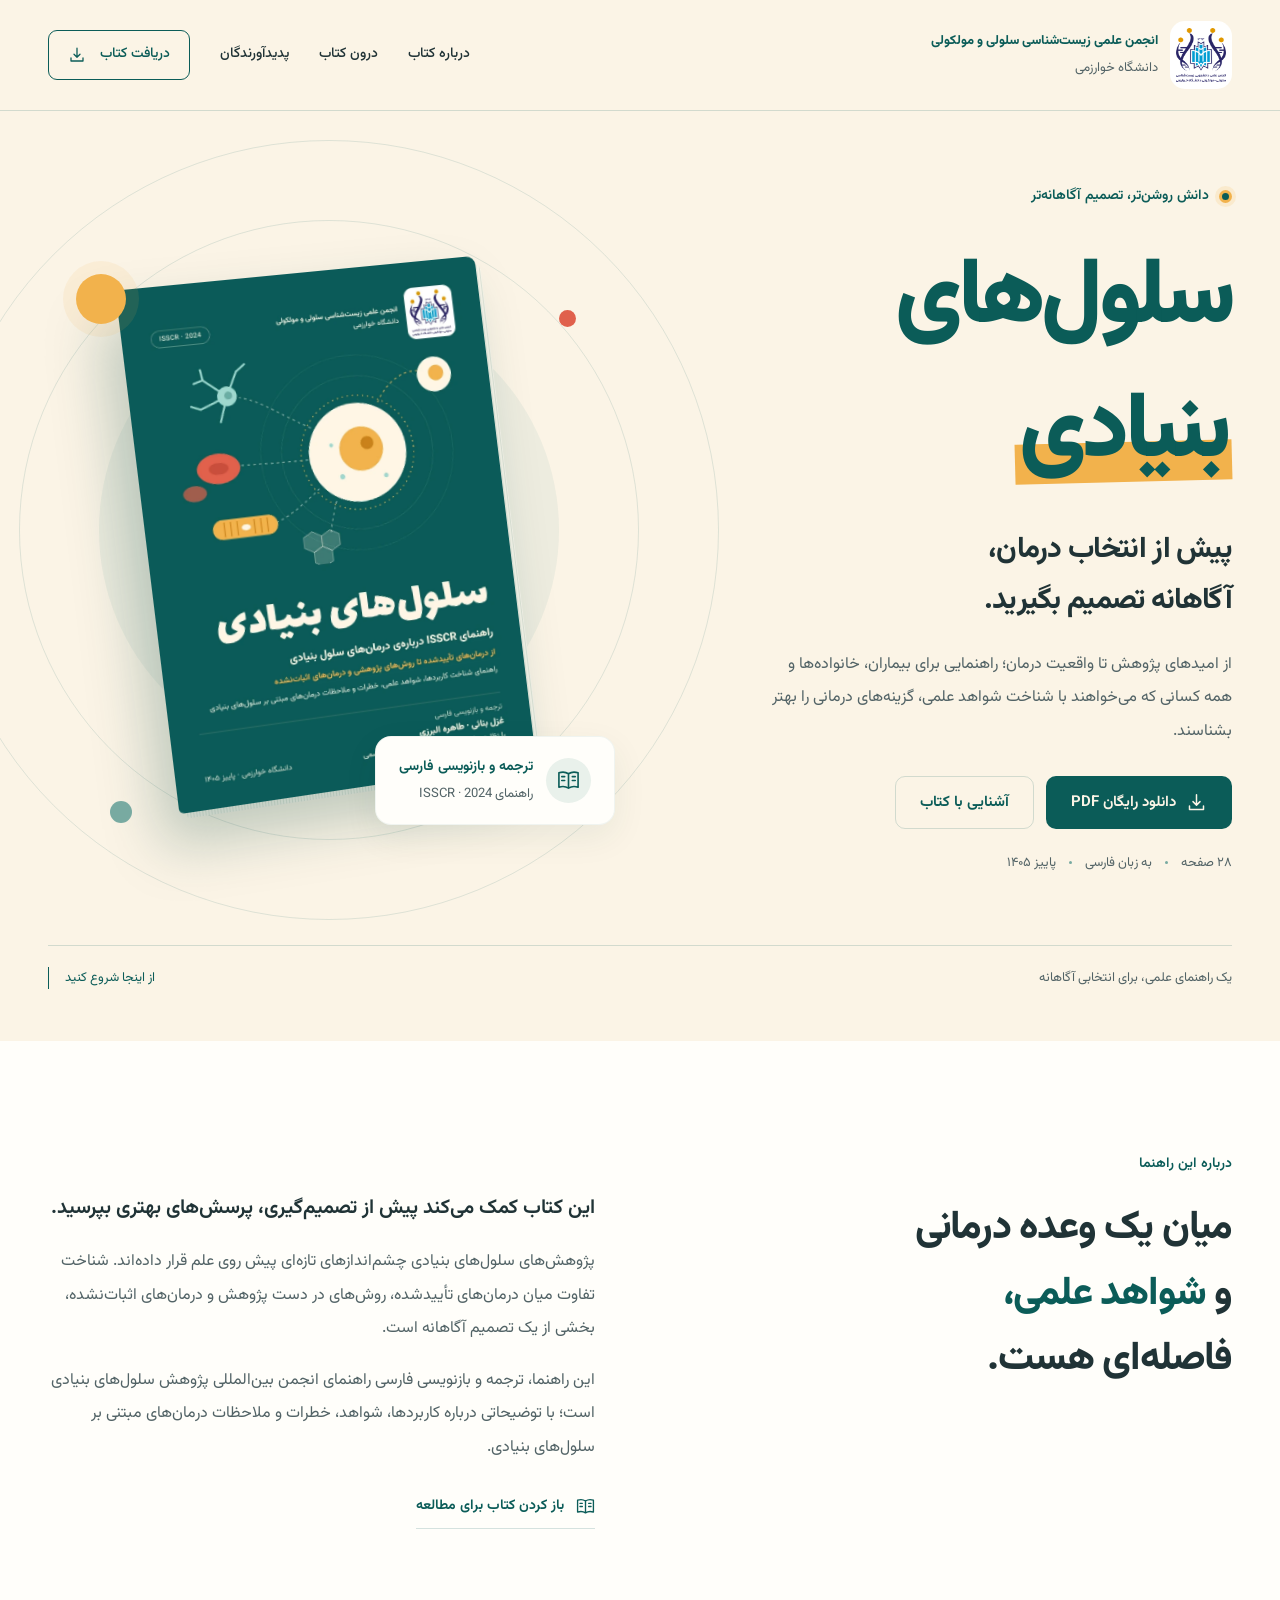
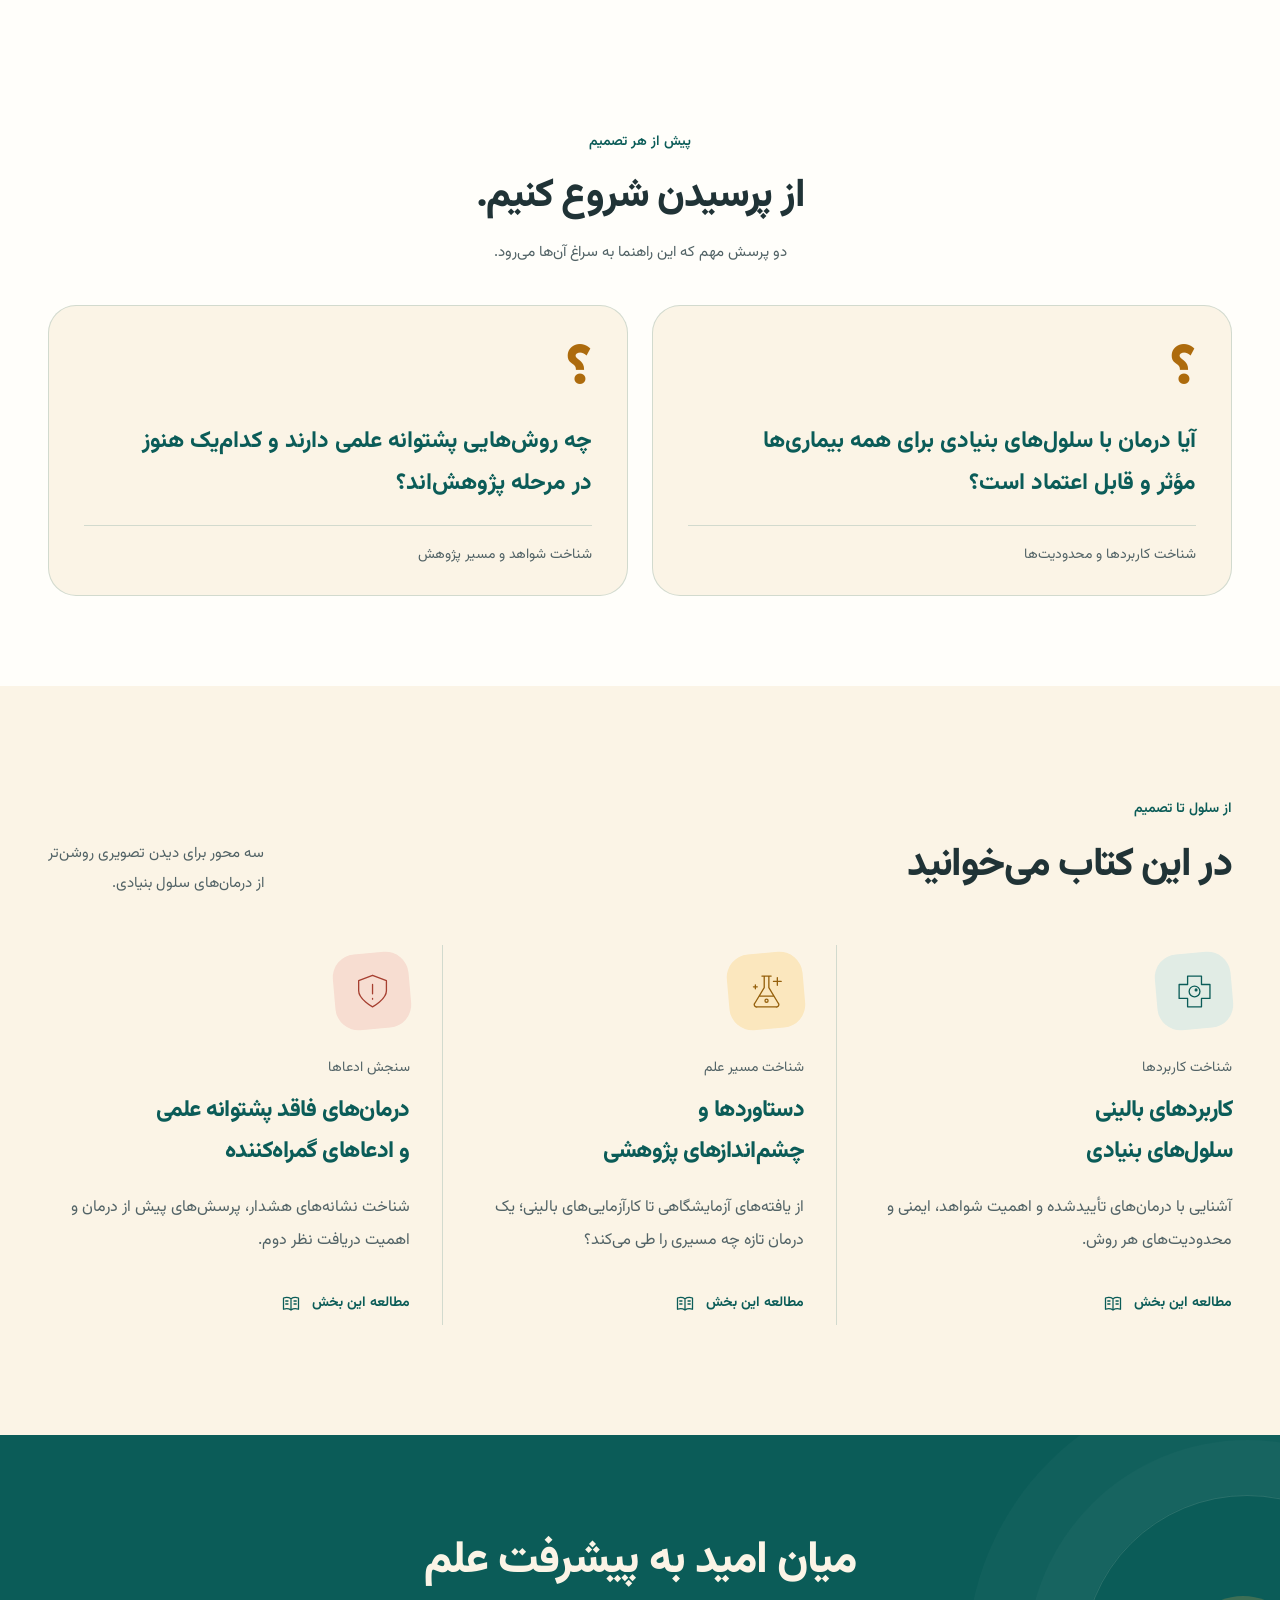
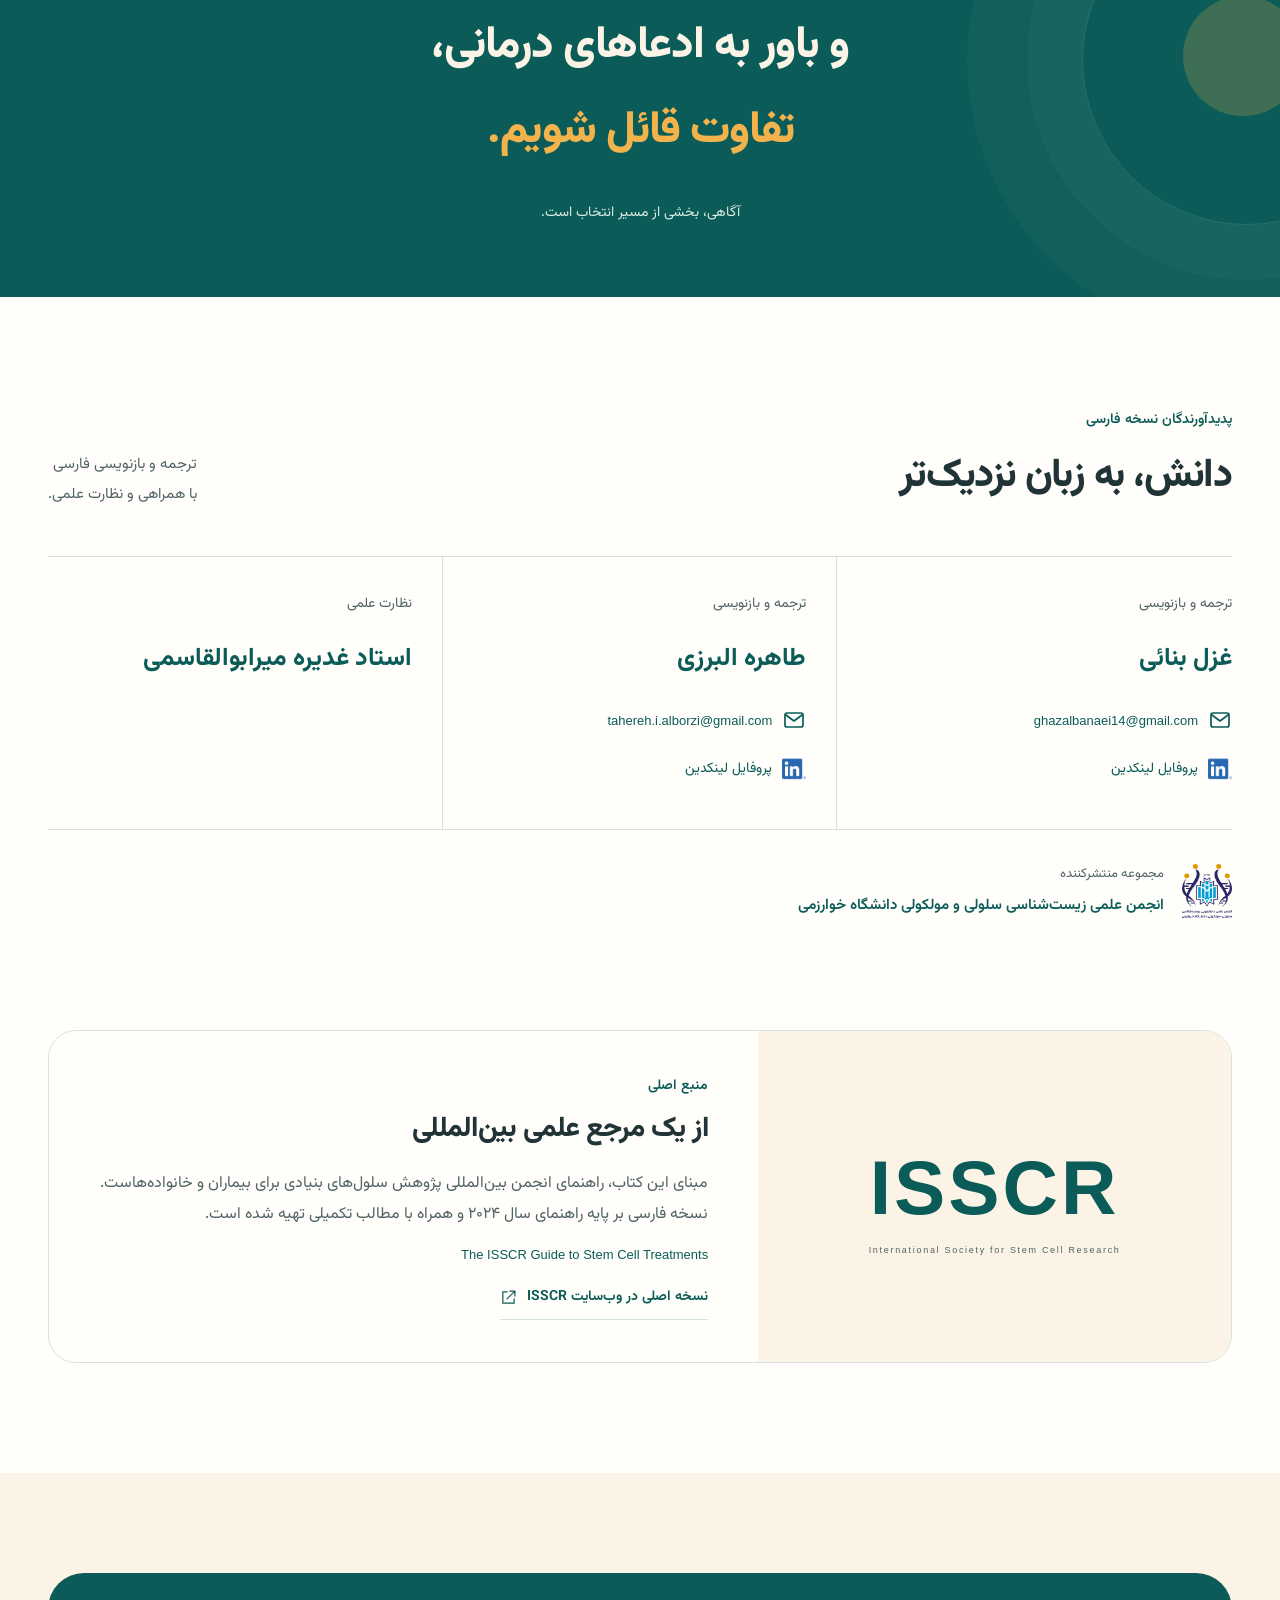
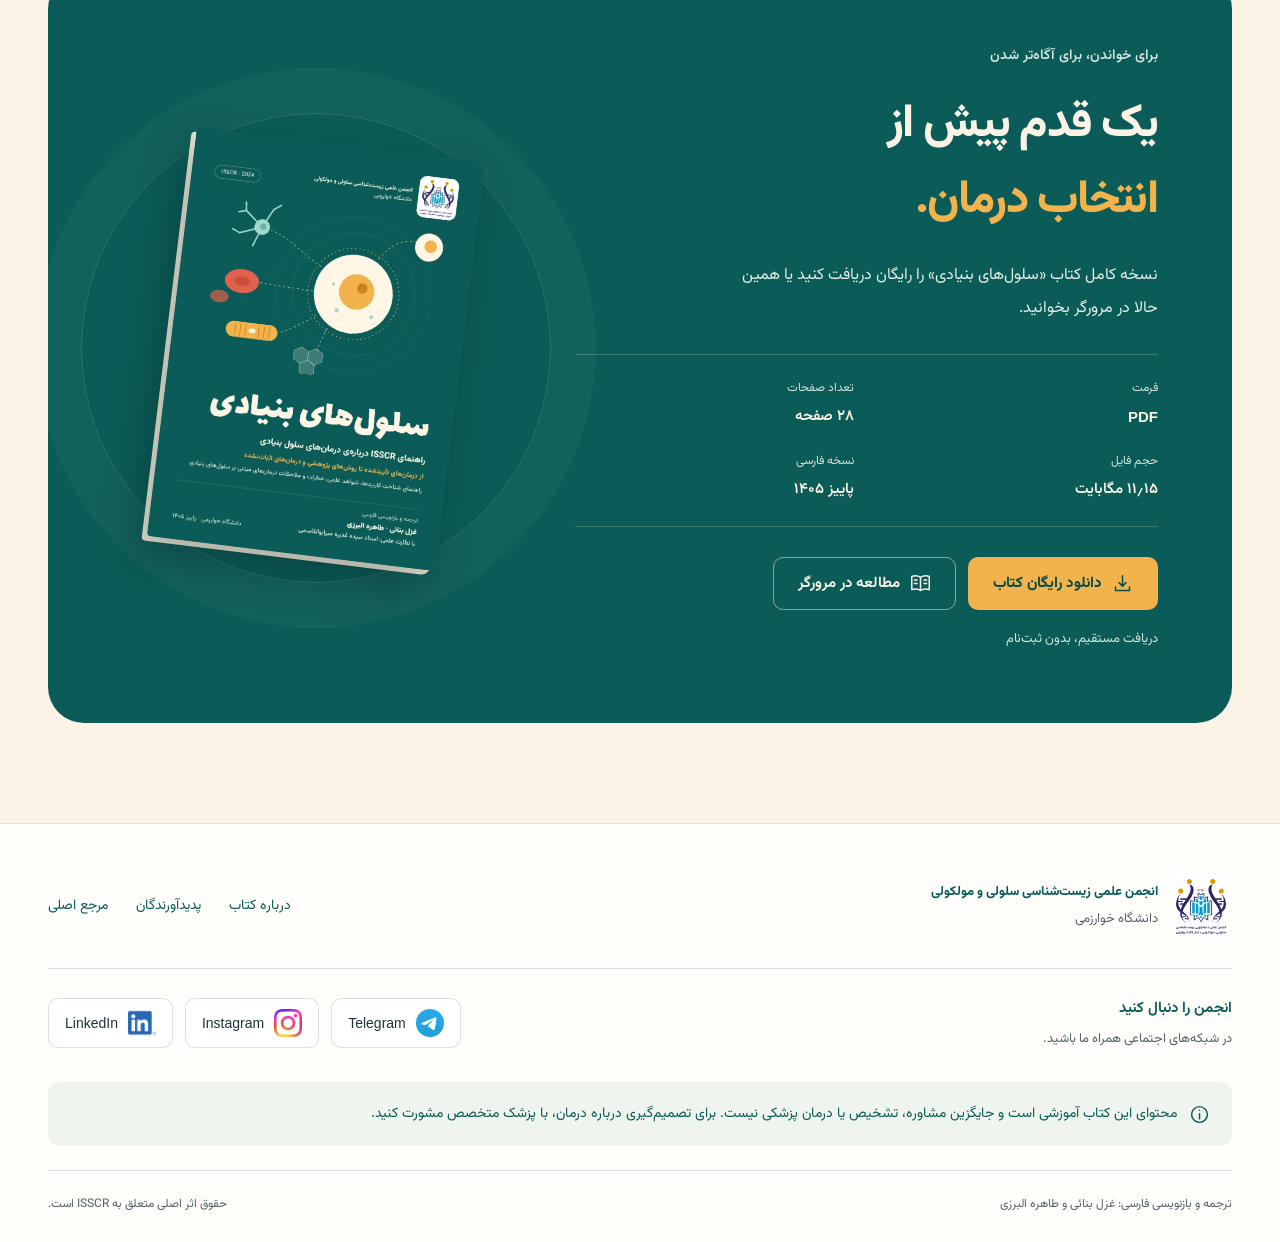
==== index.html @ 389210f1 "Initial website and ebook release" ====
<!doctype html>
<html lang="fa" dir="rtl">
<head>
  <meta charset="utf-8">
  <meta name="viewport" content="width=device-width, initial-scale=1">
  <title>سلول‌های بنیادی | پیش از انتخاب درمان، آگاهانه تصمیم بگیرید</title>
  <meta name="description" content="دریافت رایگان کتاب سلول‌های بنیادی؛ ترجمه و بازنویسی فارسی راهنمای ISSCR توسط غزل بنائی و طاهره البرزی، با نظارت علمی استاد غدیره میرابوالقاسمی. دانشگاه خوارزمی، پاییز ۱۴۰۵.">
  <meta name="theme-color" content="#0B5C58">
  <meta name="robots" content="noindex, nofollow">
  <meta property="og:type" content="website">
  <meta property="og:locale" content="fa_IR">
  <meta property="og:title" content="سلول‌های بنیادی | یک راهنما برای تصمیم آگاهانه">
  <meta property="og:description" content="پیش از انتخاب درمان، آگاهانه تصمیم بگیرید. دریافت رایگان ترجمه و بازنویسی فارسی راهنمای ISSCR؛ ۲۸ صفحه، پاییز ۱۴۰۵.">
  <meta property="og:image" content="assets/images/social-card.png">
  <meta property="og:image:alt" content="کتاب سلول‌های بنیادی؛ پیش از انتخاب درمان، آگاهانه تصمیم بگیرید">
  <meta property="og:image:width" content="1200">
  <meta property="og:image:height" content="630">
  <meta name="twitter:card" content="summary_large_image">
  <meta name="twitter:title" content="سلول‌های بنیادی | راهنمای فارسی ISSCR">
  <meta name="twitter:description" content="پیش از انتخاب درمان، آگاهانه تصمیم بگیرید. کتاب فارسی رایگان، پاییز ۱۴۰۵.">
  <meta name="twitter:image" content="assets/images/social-card.png">
  <link rel="icon" href="assets/icons/favicon.svg" type="image/svg+xml">
  <link rel="icon" href="assets/icons/favicon-32.png" type="image/png" sizes="32x32">
  <link rel="apple-touch-icon" href="assets/icons/apple-touch-icon.png">
  <link rel="preload" href="assets/fonts/Vazirmatn-variable.woff2" as="font" type="font/woff2" crossorigin>
  <link rel="stylesheet" href="css/styles.css">
  <script src="js/main.js" defer></script>
</head>
<body>
  <a class="skip-link" href="#main">رفتن به محتوای اصلی</a>
  <header class="site-header">
    <div class="container header-inner">
      <a class="brand" href="index.html" aria-label="صفحه اصلی کتاب سلول‌های بنیادی">
        <span class="brand-mark"><img src="assets/logos/association-mark.png" width="57" height="62" alt="نشان انجمن علمی زیست‌شناسی سلولی و مولکولی"></span>
        <span class="brand-text"><strong>انجمن علمی زیست‌شناسی سلولی و مولکولی</strong><span>دانشگاه خوارزمی</span></span>
      </a>
      <button class="menu-toggle" type="button" aria-expanded="false" aria-controls="main-nav" hidden><span class="menu-lines" aria-hidden="true"></span><span class="sr-only">فهرست راهبری</span></button>
      <nav class="main-nav" id="main-nav" aria-label="راهبری اصلی">
        <a href="#about">درباره کتاب</a>
        <a href="#inside">درون کتاب</a>
        <a href="#contributors">پدیدآورندگان</a>
        <a class="header-download" href="#download">دریافت کتاب <svg aria-hidden="true"><use href="assets/icons/sprite.svg#download"/></svg></a>
      </nav>
    </div>
  </header>

  <main id="main">
    <section class="hero" aria-labelledby="book-title">
      <div class="container hero-grid">
        <div class="hero-copy">
          <span class="eyebrow"><span class="small-cell" aria-hidden="true"></span>دانش روشن‌تر، تصمیم آگاهانه‌تر</span>
          <h1 id="book-title">سلول‌های<br> <span class="title-highlight">بنیادی</span></h1>
          <p class="hero-subtitle">پیش از انتخاب درمان،<br> آگاهانه تصمیم بگیرید.</p>
          <p class="hero-description">از امیدهای پژوهش تا واقعیت درمان؛ راهنمایی برای بیماران، خانواده‌ها و همه کسانی که می‌خواهند با شناخت شواهد علمی، گزینه‌های درمانی را بهتر بشناسند.</p>
          <div class="hero-actions">
            <a class="button button-primary" href="downloads/book.pdf" download="stem-cells-fa.pdf"><svg aria-hidden="true"><use href="assets/icons/sprite.svg#download"/></svg>دانلود رایگان PDF</a>
            <a class="button button-outline" href="#about">آشنایی با کتاب</a>
          </div>
          <p class="hero-meta"><span>۲۸ صفحه</span><span>به زبان فارسی</span><span>پاییز ۱۴۰۵</span></p>
        </div>
        <div class="hero-art">
          <div class="orbit orbit-one" aria-hidden="true"></div>
          <div class="orbit orbit-two" aria-hidden="true"></div>
          <span class="floating-cell cell-yellow" aria-hidden="true"></span>
          <span class="floating-cell cell-coral" aria-hidden="true"></span>
          <span class="floating-cell cell-sage" aria-hidden="true"></span>
          <div class="book-scene">
            <div class="book-object"><img class="hero-cover" src="assets/images/book-cover.webp" alt="جلد واقعی کتاب سلول‌های بنیادی؛ ترجمه و بازنویسی غزل بنائی و طاهره البرزی" width="839" height="1191" fetchpriority="high"></div>
          </div>
          <div class="reference-badge"><span class="badge-symbol" aria-hidden="true"><svg><use href="assets/icons/sprite.svg#book"/></svg></span><span><strong>ترجمه و بازنویسی فارسی</strong><span>راهنمای <bdi lang="en">ISSCR · 2024</bdi></span></span></div>
        </div>
      </div>
      <div class="container hero-bottom"><span>یک راهنمای علمی، برای انتخابی آگاهانه</span><a href="#about">از اینجا شروع کنید <span class="scroll-line" aria-hidden="true"></span></a></div>
    </section>

    <section class="section about-section" id="about" aria-labelledby="about-title">
      <div class="container about-grid">
        <div class="section-heading"><span class="eyebrow">درباره این راهنما</span><h2 id="about-title">میان یک وعده درمانی<br> و <span class="text-teal">شواهد علمی،</span><br> فاصله‌ای هست.</h2></div>
        <div class="about-copy"><p class="lead">این کتاب کمک می‌کند پیش از تصمیم‌گیری، پرسش‌های بهتری بپرسید.</p><p>پژوهش‌های سلول‌های بنیادی چشم‌اندازهای تازه‌ای پیش روی علم قرار داده‌اند. شناخت تفاوت میان درمان‌های تأییدشده، روش‌های در دست پژوهش و درمان‌های اثبات‌نشده، بخشی از یک تصمیم آگاهانه است.</p><p>این راهنما، ترجمه و بازنویسی فارسی راهنمای انجمن بین‌المللی پژوهش سلول‌های بنیادی است؛ با توضیحاتی درباره کاربردها، شواهد، خطرات و ملاحظات درمان‌های مبتنی بر سلول‌های بنیادی.</p><a class="text-link" href="read.html"><svg aria-hidden="true"><use href="assets/icons/sprite.svg#book"/></svg>باز کردن کتاب برای مطالعه</a></div>
      </div>
    </section>

    <section class="questions-section section" aria-labelledby="questions-title">
      <div class="container"><div class="questions-top"><span class="eyebrow">پیش از هر تصمیم</span><h2 id="questions-title">از پرسیدن شروع کنیم.</h2><p>دو پرسش مهم که این راهنما به سراغ آن‌ها می‌رود.</p></div>
        <div class="question-grid">
          <article class="question"><span class="question-mark" aria-hidden="true">؟</span><h3>آیا درمان با سلول‌های بنیادی برای همه بیماری‌ها مؤثر و قابل اعتماد است؟</h3><span class="question-tag">شناخت کاربردها و محدودیت‌ها</span></article>
          <article class="question"><span class="question-mark" aria-hidden="true">؟</span><h3>چه روش‌هایی پشتوانه علمی دارند و کدام‌یک هنوز در مرحله پژوهش‌اند؟</h3><span class="question-tag">شناخت شواهد و مسیر پژوهش</span></article>
        </div>
      </div>
    </section>

    <section class="section inside-section" id="inside" aria-labelledby="inside-title">
      <div class="container">
        <div class="section-top"><div><span class="eyebrow">از سلول تا تصمیم</span><h2 id="inside-title">در این کتاب می‌خوانید</h2></div><p>سه محور برای دیدن تصویری روشن‌تر<br> از درمان‌های سلول بنیادی.</p></div>
        <div class="topic-grid">
          <article class="topic"><span class="topic-icon icon-teal"><svg aria-hidden="true"><use href="assets/icons/sprite.svg#clinical"/></svg></span><span class="topic-label">شناخت کاربردها</span><h3>کاربردهای بالینی<br> سلول‌های بنیادی</h3><p>آشنایی با درمان‌های تأییدشده و اهمیت شواهد، ایمنی و محدودیت‌های هر روش.</p><a href="read.html#page=12">مطالعه این بخش <svg aria-hidden="true"><use href="assets/icons/sprite.svg#book"/></svg></a></article>
          <article class="topic"><span class="topic-icon icon-yellow"><svg aria-hidden="true"><use href="assets/icons/sprite.svg#research"/></svg></span><span class="topic-label">شناخت مسیر علم</span><h3>دستاوردها و<br> چشم‌اندازهای پژوهشی</h3><p>از یافته‌های آزمایشگاهی تا کارآزمایی‌های بالینی؛ یک درمان تازه چه مسیری را طی می‌کند؟</p><a href="read.html#page=16">مطالعه این بخش <svg aria-hidden="true"><use href="assets/icons/sprite.svg#book"/></svg></a></article>
          <article class="topic"><span class="topic-icon icon-coral"><svg aria-hidden="true"><use href="assets/icons/sprite.svg#shield"/></svg></span><span class="topic-label">سنجش ادعاها</span><h3>درمان‌های فاقد پشتوانه علمی<br> و ادعاهای گمراه‌کننده</h3><p>شناخت نشانه‌های هشدار، پرسش‌های پیش از درمان و اهمیت دریافت نظر دوم.</p><a href="read.html#page=23">مطالعه این بخش <svg aria-hidden="true"><use href="assets/icons/sprite.svg#book"/></svg></a></article>
        </div>
      </div>
    </section>

    <section class="quote-section" aria-label="پیام اصلی کتاب"><div class="container quote-inner"><div class="quote-cell" aria-hidden="true"><span></span></div><blockquote>میان امید به پیشرفت علم<br> و باور به ادعاهای درمانی،<br> <em>تفاوت قائل شویم.</em></blockquote><span class="quote-caption">آگاهی، بخشی از مسیر انتخاب است.</span></div></section>

    <section class="section contributors-section" id="contributors" aria-labelledby="contributors-title">
      <div class="container"><div class="section-top"><div><span class="eyebrow">پدیدآورندگان نسخه فارسی</span><h2 id="contributors-title">دانش، به زبان نزدیک‌تر</h2></div><p>ترجمه و بازنویسی فارسی<br> با همراهی و نظارت علمی.</p></div>
        <div class="contributors-grid">
          <article class="contributor-block translator" aria-labelledby="ghazal-name">
            <span class="role-label">ترجمه و بازنویسی</span><h3 id="ghazal-name">غزل بنائی</h3>
            <ul class="person-contact" aria-label="راه‌های ارتباطی غزل بنائی">
              <li><a class="contact-link" href="mailto:ghazalbanaei14@gmail.com" aria-label="ایمیل غزل بنائی: ghazalbanaei14@gmail.com"><svg aria-hidden="true"><use href="assets/icons/sprite.svg#email"/></svg><bdi lang="en" dir="ltr">ghazalbanaei14@gmail.com</bdi></a></li>
              <li><a class="contact-link" href="https://www.linkedin.com/in/ghazal-banaei" target="_blank" rel="noopener noreferrer" aria-label="پروفایل لینکدین غزل بنائی (در برگه جدید)"><img src="assets/icons/socials/linkedin.png" alt="" width="24" height="24" loading="lazy"><span>پروفایل لینکدین</span><span class="sr-only"> (در برگه جدید)</span></a></li>
            </ul>
          </article>
          <article class="contributor-block translator" aria-labelledby="tahereh-name">
            <span class="role-label">ترجمه و بازنویسی</span><h3 id="tahereh-name">طاهره البرزی</h3>
            <ul class="person-contact" aria-label="راه‌های ارتباطی طاهره البرزی">
              <li><a class="contact-link" href="mailto:tahereh.i.alborzi@gmail.com" aria-label="ایمیل طاهره البرزی: tahereh.i.alborzi@gmail.com"><svg aria-hidden="true"><use href="assets/icons/sprite.svg#email"/></svg><bdi lang="en" dir="ltr">tahereh.i.alborzi@gmail.com</bdi></a></li>
              <li><a class="contact-link" href="https://www.linkedin.com/in/tahereh-alborzi" target="_blank" rel="noopener noreferrer" aria-label="پروفایل لینکدین طاهره البرزی (در برگه جدید)"><img src="assets/icons/socials/linkedin.png" alt="" width="24" height="24" loading="lazy"><span>پروفایل لینکدین</span><span class="sr-only"> (در برگه جدید)</span></a></li>
            </ul>
          </article>
          <div class="contributor-block supervisor"><span class="role-label">نظارت علمی</span><h3>استاد غدیره میرابوالقاسمی</h3></div>
        </div>
        <div class="publisher-line"><img src="assets/logos/association-mark.png" width="50" height="55" alt="" loading="lazy"><p><span>مجموعه منتشرکننده</span><strong>انجمن علمی زیست‌شناسی سلولی و مولکولی دانشگاه خوارزمی</strong></p></div>
      </div>
    </section>

    <section class="section reference-section" id="reference" aria-labelledby="reference-title"><div class="container reference-panel"><div class="reference-wordmark" aria-hidden="true"><span>ISSCR</span><span lang="en" dir="ltr">International Society for Stem Cell Research</span></div><div class="reference-copy"><span class="eyebrow">منبع اصلی</span><h2 id="reference-title">از یک مرجع علمی بین‌المللی</h2><p>مبنای این کتاب، راهنمای انجمن بین‌المللی پژوهش سلول‌های بنیادی برای بیماران و خانواده‌هاست. نسخه فارسی بر پایه راهنمای سال ۲۰۲۴ و همراه با مطالب تکمیلی تهیه شده است.</p><p class="reference-english" lang="en" dir="ltr">The ISSCR Guide to Stem Cell Treatments</p><a class="text-link" href="https://www.isscr.org/resources/patient-guide" target="_blank" rel="noopener noreferrer">نسخه اصلی در وب‌سایت ISSCR <svg aria-hidden="true"><use href="assets/icons/sprite.svg#external"/></svg><span class="sr-only">(در برگه جدید)</span></a></div></div></section>

    <section class="section download-section" id="download" aria-labelledby="download-title"><div class="container download-panel"><div class="download-copy"><span class="eyebrow">برای خواندن، برای آگاه‌تر شدن</span><h2 id="download-title">یک قدم پیش از<br> <span>انتخاب درمان.</span></h2><p>نسخه کامل کتاب «سلول‌های بنیادی» را رایگان دریافت کنید یا همین حالا در مرورگر بخوانید.</p><dl class="file-details"><div><dt>فرمت</dt><dd lang="en">PDF</dd></div><div><dt>تعداد صفحات</dt><dd>۲۸ صفحه</dd></div><div><dt>حجم فایل</dt><dd><abbr title="۱۱٬۱۵۲٬۹۹۵ بایت؛ مگابایت بر پایه ۱٬۰۰۰٬۰۰۰ بایت">۱۱٫۱۵ مگابایت</abbr></dd></div><div><dt>نسخه فارسی</dt><dd>پاییز ۱۴۰۵</dd></div></dl><div class="download-actions"><a class="button button-yellow" href="downloads/book.pdf" download="stem-cells-fa.pdf"><svg aria-hidden="true"><use href="assets/icons/sprite.svg#download"/></svg>دانلود رایگان کتاب</a><a class="button button-light-outline" href="read.html"><svg aria-hidden="true"><use href="assets/icons/sprite.svg#book"/></svg>مطالعه در مرورگر</a></div><p class="download-note">دریافت مستقیم، بدون ثبت‌نام</p></div><div class="download-book"><img src="assets/images/book-cover.webp" alt="جلد کتاب سلول‌های بنیادی، نسخه فارسی پاییز ۱۴۰۵" width="839" height="1191" loading="lazy"><span class="download-book-ring" aria-hidden="true"></span></div></div></section>
  </main>

  <footer class="site-footer"><div class="container">
    <div class="footer-top"><a class="brand" href="index.html"><span class="brand-mark"><img src="assets/logos/association-mark.png" width="50" height="55" alt="نشان انجمن علمی"></span><span class="brand-text"><strong>انجمن علمی زیست‌شناسی سلولی و مولکولی</strong><span>دانشگاه خوارزمی</span></span></a><nav class="footer-nav" aria-label="پیوندهای پابرگ"><a href="#about">درباره کتاب</a><a href="#contributors">پدیدآورندگان</a><a href="#reference">مرجع اصلی</a></nav></div>
    <div class="footer-socials"><div class="social-label"><strong>انجمن را دنبال کنید</strong><span>در شبکه‌های اجتماعی همراه ما باشید.</span></div>
      <nav class="social-links" aria-label="شبکه‌های اجتماعی انجمن علمی">
        <a class="social-link" href="https://t.me/cellandmolecularbiology" target="_blank" rel="noopener noreferrer" aria-label="کانال تلگرام انجمن (در برگه جدید)"><img src="assets/icons/socials/telegram.svg" alt="" width="28" height="28" loading="lazy"><span lang="en" dir="ltr">Telegram</span><span class="sr-only"> (در برگه جدید)</span></a>
        <a class="social-link" href="https://www.instagram.com/cellandmolecularbiology/" target="_blank" rel="noopener noreferrer" aria-label="صفحه اینستاگرام انجمن (در برگه جدید)"><img src="assets/icons/socials/instagram.png" alt="" width="28" height="28" loading="lazy"><span lang="en" dir="ltr">Instagram</span><span class="sr-only"> (در برگه جدید)</span></a>
        <a class="social-link" href="https://www.linkedin.com/company/kharazmi-university-cell-molecular-biology-association" target="_blank" rel="noopener noreferrer" aria-label="صفحه لینکدین انجمن (در برگه جدید)"><img src="assets/icons/socials/linkedin.png" alt="" width="28" height="28" loading="lazy"><span lang="en" dir="ltr">LinkedIn</span><span class="sr-only"> (در برگه جدید)</span></a>
      </nav>
    </div>
    <div class="medical-note"><svg aria-hidden="true"><use href="assets/icons/sprite.svg#info"/></svg><p>محتوای این کتاب آموزشی است و جایگزین مشاوره، تشخیص یا درمان پزشکی نیست. برای تصمیم‌گیری درباره درمان، با پزشک متخصص مشورت کنید.</p></div>
    <div class="footer-bottom"><p>ترجمه و بازنویسی فارسی: غزل بنائی و طاهره البرزی</p><p>حقوق اثر اصلی متعلق به <bdi lang="en">ISSCR</bdi> است.</p></div>
  </div></footer>
</body>
</html>
---- css/styles.css ----
@font-face{font-family:Vazirmatn;src:url('../assets/fonts/Vazirmatn-variable.woff2') format('woff2');font-weight:100 900;font-style:normal;font-display:swap}
:root{--teal:#0b5c58;--teal-dark:#084d49;--cream:#fbf4e6;--yellow:#f2b24c;--coral:#e0604c;--sage:#78aaa1;--ink:#203336;--muted:#526366;--line:rgba(11,92,88,.17);--white:#fffefa;--font:Vazirmatn,Tahoma,Arial,sans-serif;--radius:28px}
*,*::before,*::after{box-sizing:border-box}
html{scroll-behavior:smooth;scroll-padding-top:110px}
body{margin:0;background:var(--cream);color:var(--ink);font-family:var(--font);font-size:16px;line-height:1.95;text-rendering:optimizeLegibility;-webkit-font-smoothing:antialiased}
body,h1,h2,h3,p,figure,blockquote,dl,dd{margin:0}
a{color:inherit;text-decoration:none;text-underline-offset:5px}
button{font:inherit;color:inherit}
button,a{-webkit-tap-highlight-color:transparent}
button:not(:disabled),a{touch-action:manipulation}
img{display:block;max-width:100%;height:auto}
svg{display:inline-block;width:24px;height:24px;flex-shrink:0;vertical-align:middle;fill:none;stroke:currentColor;stroke-width:1.7;stroke-linecap:round;stroke-linejoin:round}
::selection{background:var(--yellow);color:var(--teal-dark)}
:focus-visible{outline:3px solid #bc5c20;outline-offset:6px;border-radius:4px}
[hidden]{display:none!important}
.sr-only{position:absolute;width:1px;height:1px;padding:0;margin:-1px;overflow:hidden;clip:rect(0,0,0,0);white-space:nowrap;border:0}
.skip-link{position:fixed;inset-block-start:10px;inset-inline-start:20px;z-index:100;background:var(--teal);color:#fff;padding:10px 20px;border-radius:10px;transform:translateY(-150%)}
.skip-link:focus{transform:translateY(0)}
.container{width:min(1200px,calc(100% - 96px));margin-inline:auto}
.section{padding-block:110px}
.eyebrow{display:block;font-size:14px;font-weight:600;letter-spacing:0;color:var(--teal);margin-block-end:18px}
h1,h2,h3{font-weight:800}
h2{font-size:clamp(28px,3.1vw,42px);line-height:1.65;letter-spacing:-1.2px}
h3{line-height:1.85}
p{overflow-wrap:break-word}
.text-teal{color:var(--teal)}
.site-header{position:relative;z-index:20;border-block-end:1px solid var(--line);background:var(--cream)}
.header-inner{display:flex;align-items:center;justify-content:space-between;gap:24px;min-height:110px}
.brand{display:flex;align-items:center;gap:12px;flex-shrink:0}
.brand-mark{display:flex;align-items:center;justify-content:center;background:#fff;border-radius:15px;padding:5px;width:62px;min-height:68px}
.brand-mark img{width:50px}
.brand-text{display:flex;flex-direction:column;gap:2px}
.brand-text strong{font-size:13px;font-weight:750;color:var(--teal)}
.brand-text>span{font-size:13px;color:var(--muted)}
.main-nav{display:flex;align-items:center;gap:30px;font-size:14px;font-weight:500}
.main-nav>a:not(.header-download){padding-block:12px}
.main-nav>a:not(.header-download):hover{color:var(--teal);text-decoration:underline}
.header-download{display:flex;align-items:center;gap:14px;border:1px solid var(--teal);padding:10px 19px;border-radius:9px;color:var(--teal);transition:background .2s,color .2s}
.header-download:hover{background:var(--teal);color:white}
.header-download svg{width:18px;height:18px}
.menu-toggle{display:none}
.hero{position:relative;overflow:hidden}
.hero-grid{display:grid;grid-template-columns:1fr 1fr;gap:60px;align-items:center;min-height:780px;padding-block:72px 68px}
.hero-copy{position:relative;z-index:2}
.hero-copy .eyebrow{display:flex;gap:10px;align-items:center;margin-block-end:23px}
.small-cell{display:inline-block;width:13px;height:13px;border:3px solid var(--yellow);background:var(--teal);border-radius:50%;box-shadow:0 0 0 4px rgba(242,178,76,.16)}
.hero h1{font-size:clamp(70px,7.2vw,108px);font-weight:900;line-height:1.45;color:var(--teal);letter-spacing:-4px}
.title-highlight{position:relative;display:inline-block;z-index:0;padding-inline:4px}
.title-highlight::before{content:"";position:absolute;bottom:18px;inset-inline:0;height:30%;background:var(--yellow);z-index:-1;transform:rotate(-1.5deg)}
.hero-subtitle{font-size:clamp(24px,2.3vw,32px);font-weight:750;line-height:1.75;margin-block-start:24px;letter-spacing:-.7px}
.hero-description{max-width:460px;font-size:16px;color:var(--muted);line-height:2.1;margin-block:20px 28px}
.hero-actions{display:flex;flex-wrap:wrap;align-items:center;gap:12px}
.button{display:inline-flex;align-items:center;justify-content:center;gap:10px;min-height:53px;padding:12px 24px;border:1px solid transparent;border-radius:10px;font-size:15px;font-weight:650;line-height:1.8;transition:background .2s,box-shadow .2s,transform .2s}
.button:hover{transform:translateY(-2px)}
.button svg{width:21px;height:21px}
.button-primary{background:var(--teal);color:var(--cream)}
.button-primary:hover{background:var(--teal-dark);box-shadow:0 8px 22px rgba(11,92,88,.15)}
.button-outline{border-color:var(--line);color:var(--teal)}
.button-outline:hover{background:rgba(11,92,88,.05);border-color:var(--teal)}
.hero-meta{display:flex;flex-wrap:wrap;align-items:center;gap:0;margin-block-start:22px;color:var(--muted);font-size:13px}
.hero-meta>span+span::before{content:"";display:inline-block;margin-inline:13px;width:3px;height:3px;background:var(--sage);border-radius:50%;vertical-align:middle}
.hero-art{position:relative;isolation:isolate;min-height:610px;display:flex;align-items:center;justify-content:center}
.orbit{position:absolute;aspect-ratio:1;border-radius:50%;border:1px solid rgba(11,92,88,.12);z-index:-1;pointer-events:none}
.orbit-one{width:620px}
.orbit-two{width:780px}
.orbit-two::before{content:"";display:block;position:absolute;width:460px;height:460px;background:rgba(120,170,161,.11);border-radius:50%;inset:calc(50% - 230px)}
.book-scene{perspective:1600px;position:relative;width:365px;max-width:80%;padding-block:12px}
.book-object{position:relative;transform:rotate(-7deg) rotateY(9deg);transform-style:preserve-3d;transition:transform .6s}
.book-object::after{content:"";position:absolute;inset:7px -8px -7px 8px;background:repeating-linear-gradient(90deg,#e1e6d9 0,#e1e6d9 1px,#f9f6eb 1px,#f9f6eb 3px);border-radius:3px 8px 8px 3px;z-index:-1;transform:translateZ(-10px)}
.hero-cover{position:relative;width:100%;border-radius:5px 9px 9px 5px;box-shadow:-18px 30px 55px rgba(11,70,65,.25)}
.hero-art:hover .book-object{transform:rotate(-5deg) rotateY(3deg)}
.floating-cell{display:block;position:absolute;border-radius:50%;z-index:1}
.cell-yellow{width:50px;height:50px;background:var(--yellow);top:8%;left:5%;box-shadow:0 0 0 13px rgba(242,178,76,.1)}
.cell-coral{width:17px;height:17px;background:var(--coral);right:6%;top:14%}
.cell-sage{width:22px;height:22px;background:var(--sage);bottom:2%;left:11%}
.reference-badge{position:absolute;bottom:10px;right:-5px;display:flex;align-items:center;gap:13px;padding:17px 23px;background:var(--white);border:1px solid rgba(11,92,88,.06);box-shadow:0 12px 35px rgba(20,64,60,.07);border-radius:16px}
.badge-symbol{color:var(--teal);display:grid;place-items:center;background:#e9f1eb;width:45px;height:45px;border-radius:50%}
.badge-symbol svg{width:23px;height:23px}
.reference-badge>span:last-child{display:flex;flex-direction:column}
.reference-badge strong{font-size:14px;font-weight:650;color:var(--teal)}
.reference-badge>span>span{font-size:13px;color:var(--muted)}
.hero-bottom{border-block-start:1px solid var(--line);padding-block:20px;display:flex;justify-content:space-between;gap:20px;font-size:13px;color:var(--muted)}
.hero-bottom>a{display:flex;align-items:center;gap:16px;color:var(--teal)}
.scroll-line{height:22px;width:1px;background:var(--teal);display:block}
.about-section{background:var(--white);margin-block-start:30px}
.about-grid{display:grid;grid-template-columns:1fr 1fr;gap:90px}
.about-copy{padding-block-start:38px}
.about-copy .lead{font-size:20px;font-weight:650;color:var(--ink);line-height:1.9}
.about-copy>p+p{margin-block-start:18px;color:var(--muted);font-size:16px;line-height:2.1}
.text-link{display:inline-flex;align-items:center;gap:12px;font-weight:650;font-size:14px;color:var(--teal);padding-block:8px;border-block-end:1px solid var(--line)}
.text-link:hover{border-color:var(--teal)}
.text-link svg{width:19px;height:19px}
.about-copy>.text-link{margin-block-start:20px}
.questions-section{padding-block:90px;background:var(--white)}
.questions-top{text-align:center;margin-block-end:38px}
.questions-top .eyebrow{margin-block-end:8px}
.questions-top p{font-size:15px;color:var(--muted);margin-block-start:8px}
.question-grid{display:grid;grid-template-columns:1fr 1fr;gap:24px}
.question{position:relative;border:1px solid var(--line);padding:30px 35px 26px;border-radius:var(--radius);background:var(--cream)}
.question-mark{display:block;font-size:58px;font-weight:900;line-height:1.2;color:#ad6b0d;margin-block-end:14px}
.question h3{font-size:23px;color:var(--teal);font-weight:750;margin-block-end:20px;max-width:470px}
.question-tag{font-size:13px;color:var(--muted);display:block;padding-block-start:16px;border-block-start:1px solid var(--line)}
.section-top{display:flex;align-items:flex-end;justify-content:space-between;gap:30px;margin-block-end:46px}
.section-top .eyebrow{margin-block-end:10px}
.section-top>p{font-size:15px;color:var(--muted);line-height:2}
.topic-grid{display:grid;grid-template-columns:repeat(3,minmax(0,1fr));gap:0}
.topic{padding:8px 32px 0;display:flex;flex-direction:column;align-items:flex-start}
.topic:first-child{padding-inline-start:0}
.topic:last-child{padding-inline-end:0}
.topic+.topic{border-inline-start:1px solid var(--line)}
.topic-icon{display:grid;place-items:center;width:76px;height:76px;border-radius:23px;margin-block-end:26px;transform:rotate(-5deg)}
.topic-icon svg{width:37px;height:37px;transform:rotate(5deg)}
.icon-teal{background:#e1ece5;color:var(--teal)}
.icon-yellow{background:#fbe7be;color:#95600c}
.icon-coral{background:#f7ddd1;color:#a63f30}
.topic-label{font-size:13px;color:var(--muted);margin-block-end:8px}
.topic h3{font-size:23px;color:var(--teal);line-height:1.8;letter-spacing:-.5px;margin-block-end:18px}
.topic>p{font-size:15px;color:var(--muted);line-height:2.1;flex:1;margin-block-end:24px}
.topic>a{display:flex;align-items:center;gap:12px;font-size:14px;font-weight:650;color:var(--teal);padding-block:8px}
.topic>a:hover{text-decoration:underline}
.topic>a svg{width:18px;height:18px}
.quote-section{position:relative;overflow:hidden;background:var(--teal);color:var(--cream)}
.quote-inner{position:relative;padding-block:84px 70px;text-align:center}
.quote-inner blockquote{font-size:clamp(27px,3.5vw,47px);font-weight:800;line-height:1.9;letter-spacing:-1px;position:relative}
.quote-inner em{color:var(--yellow);font-style:normal}
.quote-caption{display:block;margin-block-start:25px;color:#dcebe2;font-size:14px;position:relative}
.quote-cell{position:absolute;width:330px;height:330px;inset-inline-start:-180px;top:60px;border:1px solid rgba(251,244,230,.13);border-radius:50%;box-shadow:0 0 0 55px rgba(251,244,230,.025),0 0 0 115px rgba(251,244,230,.025)}
.quote-cell>span{position:absolute;width:120px;height:120px;top:100px;left:100px;border-radius:50%;background:rgba(242,178,76,.22)}
.contributors-section{background:var(--white)}
.contributors-grid{display:grid;grid-template-columns:1.15fr 1fr;border-block-start:1px solid var(--line);border-block-end:1px solid var(--line)}
.contributor-block{padding:34px 0 38px}
.contributor-block+.contributor-block{border-inline-start:1px solid var(--line);padding-inline-start:45px}
.role-label{display:block;color:var(--muted);font-size:14px;margin-block-end:18px}
.names{display:flex;align-items:center;gap:25px}
.names>span{font-size:16px;color:var(--sage)}
.contributor-block h3{font-size:25px;font-weight:750;color:var(--teal)}
.publisher-line{display:flex;align-items:center;gap:18px;margin-block-start:32px}
.publisher-line>img{width:50px;max-height:55px;object-fit:contain}
.publisher-line p{display:flex;flex-direction:column;gap:3px}
.publisher-line p>span{font-size:13px;color:var(--muted)}
.publisher-line strong{font-size:15px;font-weight:600;color:var(--teal)}
.reference-section{background:var(--white);padding-block-start:0}
.reference-panel{display:grid;grid-template-columns:.8fr 1.2fr;border:1px solid var(--line);border-radius:var(--radius);overflow:hidden}
.reference-wordmark{display:flex;justify-content:center;align-items:center;flex-direction:column;background:var(--cream);padding:40px 25px;text-align:center}
.reference-wordmark>span:first-child{font-family:Arial,sans-serif;font-size:clamp(50px,6vw,80px);font-weight:700;letter-spacing:3px;line-height:1.4;color:var(--teal)}
.reference-wordmark>span:last-child{font-family:Arial,sans-serif;font-size:9px;letter-spacing:1.7px;font-weight:500;color:var(--muted)}
.reference-copy{padding:42px 50px}
.reference-copy h2{font-size:28px;letter-spacing:-.5px}
.reference-copy .eyebrow{margin-block-end:6px}
.reference-copy>p{font-size:15px;color:var(--muted);margin-block-start:16px}
.reference-copy>.reference-english{text-align:right;font-size:13px;font-family:Arial,sans-serif;line-height:1.8;margin-block:12px 10px;color:var(--teal)}
.reference-copy .text-link{font-size:14px;gap:10px}
.reference-copy .text-link svg{width:17px;height:17px}
.download-section{padding-block:100px}
.download-panel{background:var(--teal);color:var(--cream);border-radius:36px;padding:70px 74px;display:grid;grid-template-columns:1.2fr .8fr;gap:65px;align-items:center;position:relative;overflow:hidden}
.download-copy{position:relative;z-index:1}
.download-copy .eyebrow{color:#d3e6dd;margin-block-end:16px}
.download-copy h2{font-size:clamp(35px,3.6vw,50px);line-height:1.65}
.download-copy h2>span{color:var(--yellow)}
.download-copy>p{font-size:15px;line-height:2.1;color:#e3eee6;max-width:440px;margin-block-start:20px}
.file-details{display:grid;grid-template-columns:1fr 1fr;gap:18px 25px;margin-block:28px 30px;border-block:1px solid rgba(251,244,230,.2);padding-block:22px}
.file-details>div{display:flex;flex-direction:column;gap:2px}
.file-details dt{font-size:12px;color:#d3e3da}
.file-details dd{font-size:15px;font-weight:600}
.file-details dd[lang]{font-family:Arial,sans-serif;line-height:1.95}
abbr{text-decoration:none}
.download-actions{display:flex;gap:12px;flex-wrap:wrap}
.button-yellow{color:var(--teal-dark);background:var(--yellow);font-weight:750}
.button-yellow:hover{background:#ffc669}
.button-light-outline{border-color:rgba(251,244,230,.5);color:var(--cream)}
.button-light-outline:hover{background:rgba(251,244,230,.1)}
.download-copy>.download-note{font-size:12px;margin-block-start:16px;color:#d3e6dd}
.download-book{position:relative;display:flex;align-items:center;justify-content:center;padding-inline:15px;isolation:isolate}
.download-book>img{width:290px;transform:rotate(7deg);border-radius:4px 9px 9px 4px;box-shadow:-10px 20px 40px rgba(0,0,0,.25),-5px 5px 0 #e7e7d8}
.download-book-ring{position:absolute;width:470px;height:470px;border:1px solid rgba(251,244,230,.13);border-radius:50%;z-index:-1;box-shadow:0 0 0 45px rgba(251,244,230,.03)}
.site-footer{background:var(--white);padding-block:48px 26px;border-block-start:1px solid var(--line)}
.footer-top{display:flex;align-items:center;justify-content:space-between;gap:30px}
.footer-nav{display:flex;align-items:center;gap:28px;font-size:14px;color:var(--teal)}
.footer-nav a:hover{text-decoration:underline}
.medical-note{display:flex;align-items:flex-start;gap:12px;background:#f0f4ee;padding:18px 22px;border-radius:12px;margin-block:30px 24px;color:var(--teal)}
.medical-note svg{width:21px;height:21px;margin-block-start:4px}
.medical-note p{font-size:13px;line-height:2}
.footer-bottom{display:flex;justify-content:space-between;gap:20px;color:var(--muted);font-size:12px;border-block-start:1px solid var(--line);padding-block-start:22px}
.reader-page{height:100vh;height:100dvh;display:flex;flex-direction:column;background:#edf0e9}
.reader-header{display:flex;align-items:center;justify-content:space-between;gap:20px;padding:16px 32px;background:var(--cream);border-block-end:1px solid var(--line)}
.reader-header .text-link{font-size:13px;padding:2px 0}
.reader-header h1{font-size:22px;line-height:1.8;margin-block-start:7px;color:var(--teal)}
.reader-header h1>span{font-size:13px;font-weight:400;color:var(--muted);margin-inline-start:14px}
.reader-main{display:flex;flex-direction:column;flex:1;min-height:0}
.reader-help{display:flex;justify-content:space-between;align-items:center;gap:15px;padding:9px 32px;font-size:13px;color:var(--muted)}
.reader-help a{text-decoration:underline;color:var(--teal);font-weight:600}
.pdf-frame{width:100%;flex:1;min-height:65vh;border:0;background:#535659}
@media(min-width:1000px) and (prefers-reduced-motion:no-preference){.hero-copy{animation:arrive .7s ease-out both}.hero-art{animation:arrive 1s ease-out both}.cell-sage{animation:float 7s ease-in-out infinite}.cell-yellow{animation:float 9s ease-in-out infinite}}
@keyframes arrive{from{opacity:0;transform:translateY(14px)}to{opacity:1;transform:translateY(0)}}
@keyframes float{0%,100%{transform:translateY(0)}50%{transform:translateY(-10px)}}
@media(min-width:1600px){.hero-grid{min-height:860px;padding-block:85px}.hero-art{min-height:640px}.book-scene{width:390px}}
@media(max-width:1199px){.container{width:calc(100% - 64px)}.main-nav{gap:20px}.brand-text strong{font-size:12px}.hero-grid{gap:35px}.hero-art{min-height:565px}.book-scene{width:330px}.hero h1{font-size:88px}.reference-badge{right:-8px;padding:14px 17px}.hero-subtitle{font-size:28px}.hero-actions .button{padding-inline:18px}.about-grid{gap:50px}.topic{padding-inline:24px}.topic h3{font-size:21px}.download-panel{padding:58px 48px;gap:30px}.download-actions .button{padding-inline:17px;font-size:14px}.names{gap:16px}.contributor-block h3{font-size:23px}.reference-copy{padding:36px}.footer-nav{gap:22px}}
@media(max-width:999px){.header-inner{min-height:98px;flex-wrap:wrap;position:relative;padding-block:14px}.brand-text strong{font-size:13px}.menu-toggle:not([hidden]){display:flex;align-items:center;justify-content:center;width:46px;height:46px;border:1px solid var(--line);border-radius:9px;background:transparent}.menu-lines,.menu-lines::before,.menu-lines::after{display:block;width:20px;height:2px;background:var(--teal);position:relative}.menu-lines::before,.menu-lines::after{content:"";position:absolute;left:0}.menu-lines::before{top:-6px}.menu-lines::after{top:6px}.main-nav{width:100%;justify-content:center;flex-wrap:wrap;padding-block:12px;gap:20px}.menu-toggle:not([hidden])~.main-nav{display:none}.menu-toggle:not([hidden])~.main-nav.is-open{display:flex}.hero-grid{gap:24px;min-height:auto;padding-block:55px 60px}.hero h1{font-size:76px;letter-spacing:-3px}.hero-subtitle{font-size:25px}.hero-description{font-size:15px}.hero-actions{gap:10px}.hero-actions .button{font-size:14px;padding:11px 14px;min-height:50px}.hero-art{min-height:500px}.book-scene{width:290px;max-width:88%}.orbit-one{width:440px}.orbit-two{width:590px}.reference-badge{right:-15px;bottom:0;padding:12px;gap:9px}.reference-badge strong{font-size:12px}.reference-badge>span>span{font-size:12px}.badge-symbol{width:36px;height:36px}.cell-coral{right:0}.cell-yellow{width:35px;height:35px;left:0;top:3%}.section{padding-block:80px}.about-grid{gap:36px;grid-template-columns:.9fr 1.1fr}.about-grid h2{font-size:30px}.about-copy{padding-block-start:30px}.about-copy .lead{font-size:18px}.about-copy>p+p{font-size:15px}.question{padding:25px}.question h3{font-size:20px}.question-mark{font-size:50px}.topic{padding-inline:20px}.topic h3{font-size:19px}.topic>p{font-size:14px}.topic-icon{width:65px;height:65px}.section-top>p{font-size:14px}.contributor-block h3{font-size:21px}.contributor-block+.contributor-block{padding-inline-start:30px}.names{gap:12px;flex-wrap:wrap}.reference-section{padding-block-start:0}.reference-panel{grid-template-columns:.7fr 1.3fr}.reference-copy{padding:32px}.reference-copy h2{font-size:25px}.reference-wordmark>span:first-child{font-size:50px}.reference-wordmark>span:last-child{font-size:8px;letter-spacing:1px}.download-panel{padding:50px 36px;gap:28px;grid-template-columns:1.25fr .75fr}.download-book{padding-inline:0}.download-copy h2{font-size:38px}.download-actions{gap:10px}.download-actions .button{padding-inline:14px}.download-copy>p{font-size:14px}.download-book>img{width:235px}.footer-top .brand-text strong{max-width:260px}.footer-nav{gap:18px;flex-wrap:wrap;justify-content:flex-end}}
@media(max-width:699px){html{scroll-padding-top:30px}.container{width:calc(100% - 40px)}.section{padding-block:64px}.header-inner{min-height:88px;gap:10px;padding-block:10px}.brand{gap:9px}.brand-mark{width:47px;min-height:53px;border-radius:12px;padding:3px}.brand-mark img{width:40px}.brand-text strong{font-size:10px;max-width:225px;line-height:1.8}.brand-text>span{font-size:11px}.menu-toggle:not([hidden]){width:40px;height:40px}.main-nav{gap:12px 22px;justify-content:flex-start;font-size:14px;padding-block:14px}.main-nav>a:last-child{width:100%;justify-content:center;margin-block-start:3px}.hero-grid{grid-template-columns:1fr;gap:12px;padding-block:38px 36px}.hero-copy .eyebrow{font-size:12px;margin-block-end:22px}.hero h1{font-size:clamp(70px,16vw,100px);line-height:1.35;letter-spacing:-3px}.title-highlight::before{bottom:14px;height:28%}.hero-subtitle{font-size:25px;line-height:1.8;margin-block-start:20px}.hero-subtitle br{display:none}.hero-description{font-size:15px;max-width:100%;margin-block:16px 23px}.hero-actions{gap:10px}.hero-actions .button{font-size:14px;padding-inline:20px;min-height:52px}.hero-meta{font-size:12px;margin-block-start:18px}.hero-art{min-height:460px;margin-block-start:30px;margin-inline:0}.book-scene{width:260px;max-width:73%}.orbit-one{width:390px}.orbit-two{width:520px}.reference-badge{right:0;bottom:3px;padding:12px 17px;gap:12px}.reference-badge strong{font-size:13px}.reference-badge>span>span{font-size:12px}.cell-yellow{left:7%;top:6%}.cell-coral{right:8%;top:12%;width:13px;height:13px}.cell-sage{left:14%;bottom:5%;width:18px;height:18px}.hero-bottom{font-size:11px;padding-block:16px;gap:12px}.hero-bottom>a{gap:8px}.scroll-line{height:18px}.about-section{margin-block-start:16px}.about-grid{grid-template-columns:1fr;gap:10px}.eyebrow{font-size:13px;margin-block-end:13px}h2{font-size:29px;letter-spacing:-.7px}.about-grid h2{font-size:31px}.about-copy{padding-block-start:14px}.about-copy .lead{font-size:18px}.about-copy>p+p{font-size:15px}.questions-section{padding-block-start:12px}.questions-top{text-align:right;margin-block-end:26px}.questions-top p{font-size:14px}.question-grid{grid-template-columns:1fr;gap:16px}.question{padding:24px;border-radius:22px}.question h3{font-size:20px;line-height:1.9;margin-block-end:16px}.question-mark{font-size:44px;margin-block-end:12px}.question-tag{font-size:12px;padding-block-start:13px}.section-top{flex-direction:column;align-items:flex-start;gap:12px;margin-block-end:32px}.section-top>p{font-size:14px}.section-top>p br{display:none}.topic-grid{grid-template-columns:1fr;gap:28px}.topic,.topic:first-child,.topic:last-child{padding:0}.topic+.topic{border-inline-start:0;border-block-start:1px solid var(--line);padding-block-start:28px}.topic-icon{margin-block-end:18px;width:64px;height:64px;border-radius:19px}.topic-icon svg{width:32px;height:32px}.topic h3{font-size:23px;line-height:1.8;margin-block-end:12px}.topic h3 br{display:none}.topic>p{font-size:15px;margin-block-end:12px}.quote-inner{padding-block:60px 50px}.quote-inner blockquote{font-size:clamp(23px,5.8vw,33px);line-height:2}.quote-caption{font-size:12px;margin-block-start:20px}.quote-cell{width:240px;height:240px;inset-inline-start:-220px;top:45px}.contributors-grid{grid-template-columns:1fr}.contributor-block{padding-block:26px}.contributor-block+.contributor-block{border-inline-start:0;border-block-start:1px solid var(--line);padding-inline-start:0}.contributor-block h3{font-size:22px}.names{gap:20px}.role-label{font-size:13px;margin-block-end:10px}.publisher-line{gap:14px;margin-block-start:26px;align-items:flex-start}.publisher-line>img{width:43px}.publisher-line strong{font-size:13px;line-height:2}.publisher-line p>span{font-size:12px}.reference-section{padding-block-start:0}.reference-panel{grid-template-columns:1fr;border-radius:22px}.reference-wordmark{padding:30px 20px}.reference-wordmark>span:first-child{font-size:52px}.reference-wordmark>span:last-child{font-size:8px}.reference-copy{padding:28px 24px}.reference-copy h2{font-size:24px}.reference-copy>p{font-size:14px}.reference-copy .text-link{font-size:13px;gap:8px}.reference-copy>.reference-english{font-size:12px}.download-section{padding-block:58px}.download-panel{width:calc(100% - 28px);padding:35px 24px 44px;border-radius:26px;grid-template-columns:1fr;gap:40px}.download-copy h2{font-size:39px}.download-copy .eyebrow{font-size:12px}.download-copy>p{font-size:14px;margin-block-start:16px}.file-details{gap:18px 14px;margin-block:24px;padding-block:20px}.file-details dd{font-size:14px}.download-actions{flex-direction:column}.download-actions .button{width:100%;font-size:15px;min-height:53px}.download-copy>.download-note{text-align:center;font-size:12px}.download-book{padding-block:15px 10px}.download-book>img{width:220px}.download-book-ring{width:320px;height:320px}.site-footer{padding-block:34px 22px}.footer-top{align-items:flex-start;flex-direction:column;gap:24px}.footer-top .brand-text strong{font-size:11px;max-width:260px}.footer-nav{gap:24px;font-size:13px;justify-content:flex-start}.medical-note{padding:16px;gap:10px;margin-block:24px 20px}.medical-note p{font-size:12px;line-height:2.1}.medical-note svg{width:19px;height:19px}.footer-bottom{flex-direction:column;gap:5px;padding-block-start:17px;font-size:11px}.reader-header{padding:12px 16px;align-items:flex-start;gap:12px}.reader-header h1{font-size:19px}.reader-header h1>span{display:block;font-size:11px;margin-inline:0}.reader-header .text-link{font-size:11px}.reader-header .button{font-size:12px;min-height:44px;padding:10px 12px;gap:7px;white-space:nowrap}.reader-header .button svg{width:17px;height:17px}.reader-help{padding:10px 16px;flex-direction:column;gap:4px;align-items:flex-start;font-size:12px}.pdf-frame{min-height:60vh}}
@media(max-width:359px){.container{width:calc(100% - 32px)}.brand-text strong{max-width:180px;font-size:9px}.hero-actions{align-items:stretch;flex-direction:column}.hero-actions .button{width:100%}.hero-meta>span+span::before{margin-inline:9px}.hero-bottom{flex-direction:column;gap:8px}.hero-art{min-height:415px}.book-scene{width:230px}.reference-badge{right:-2px}.names{gap:14px}.download-panel{padding-inline:20px}}
@media(prefers-reduced-motion:reduce){html{scroll-behavior:auto}*,*::before,*::after{animation:none!important;transition:none!important}.hero-art:hover .book-object{transform:rotate(-7deg) rotateY(9deg)}}
.hero-description,.about-copy>p+p,.topic>p,.reference-copy>p,.download-copy>p{font-size:1rem}
.topic-label,.topic>a,.question-tag,.role-label,.reference-copy .text-link{font-size:.875rem}
.download-copy>.download-note{font-size:.8125rem}
.medical-note p{font-size:.875rem}
/* Local social marks and explicit contact ownership. */
.contributors-grid{grid-template-columns:repeat(3,minmax(0,1fr))}
.contributor-block{min-width:0}
.contributor-block+.contributor-block{padding-inline-start:30px}
.contributor-block:not(:last-child){padding-inline-end:24px}
.person-contact{list-style:none;padding:0;margin:16px 0 0;display:grid;gap:5px}
.contact-link{display:flex;align-items:center;gap:10px;min-height:44px;max-width:100%;width:fit-content;padding-block:6px;font-size:14px;color:var(--teal);border-radius:6px}
.contact-link:hover{text-decoration:underline}
.contact-link svg,.contact-link img{width:24px;height:24px;flex-shrink:0;object-fit:contain}
.contact-link bdi{font-size:13px;overflow-wrap:anywhere;min-width:0;font-family:Arial,sans-serif;line-height:1.8}
.footer-socials{display:flex;align-items:center;justify-content:space-between;gap:24px;border-block-start:1px solid var(--line);padding-block-start:25px;margin-block-start:28px}
.social-label{display:flex;flex-direction:column;gap:3px}
.social-label strong{font-size:15px;font-weight:650;color:var(--teal)}
.social-label>span{font-size:13px;color:var(--muted)}
.social-links{display:flex;flex-wrap:wrap;gap:12px}
.social-link{display:inline-flex;align-items:center;justify-content:center;gap:10px;min-height:48px;padding:10px 16px;background:#fff;border:1px solid var(--line);border-radius:10px;font-size:14px;transition:border-color .2s,background .2s}
.social-link:hover{border-color:var(--teal);background:#f5f8f2}
.social-link img{width:28px;height:28px;object-fit:contain;flex-shrink:0}
.social-link>span[lang]{font-family:Arial,sans-serif}
@media(max-width:999px){.contributors-grid{grid-template-columns:repeat(2,minmax(0,1fr))}.contributor-block.supervisor{grid-column:1/-1;border-inline-start:0;border-block-start:1px solid var(--line);padding-inline-start:0}.footer-socials{align-items:flex-start;flex-direction:column;gap:18px}}
@media(max-width:699px){.contributors-grid{grid-template-columns:1fr}.contributor-block+.contributor-block{padding-inline-start:0}.contributor-block:not(:last-child){padding-inline-end:0}.person-contact{margin-block-start:12px;gap:4px}.contact-link bdi{font-size:14px}.social-links{gap:10px;width:100%}.social-link{flex:1 1 125px}.footer-socials{margin-block-start:24px;padding-block-start:24px}.social-label>span{font-size:12px}}
@media print{.footer-socials{display:none}}
@media print{.site-header,.hero-actions,.hero-bottom,.download-actions,.footer-nav,.skip-link,.reader-header,.reader-help{display:none!important}body{background:#fff;color:#000}.section{padding-block:25px}.container{width:100%}.hero-grid{padding-block:0;min-height:0}.hero-art{min-height:400px}.book-scene{width:220px}.hero h1{font-size:70px}.topic-grid,.question-grid{break-inside:avoid}.download-panel{background:#fff;color:#000;border:1px solid #ddd;padding:25px}.download-copy h2>span,.download-copy p,.download-copy .eyebrow,.file-details dt{color:#000}.quote-section{background:#eee;color:#000}.quote-inner em{color:#000}.reader-page{height:auto}.pdf-frame{height:100vh}.site-footer{padding-block:20px}}
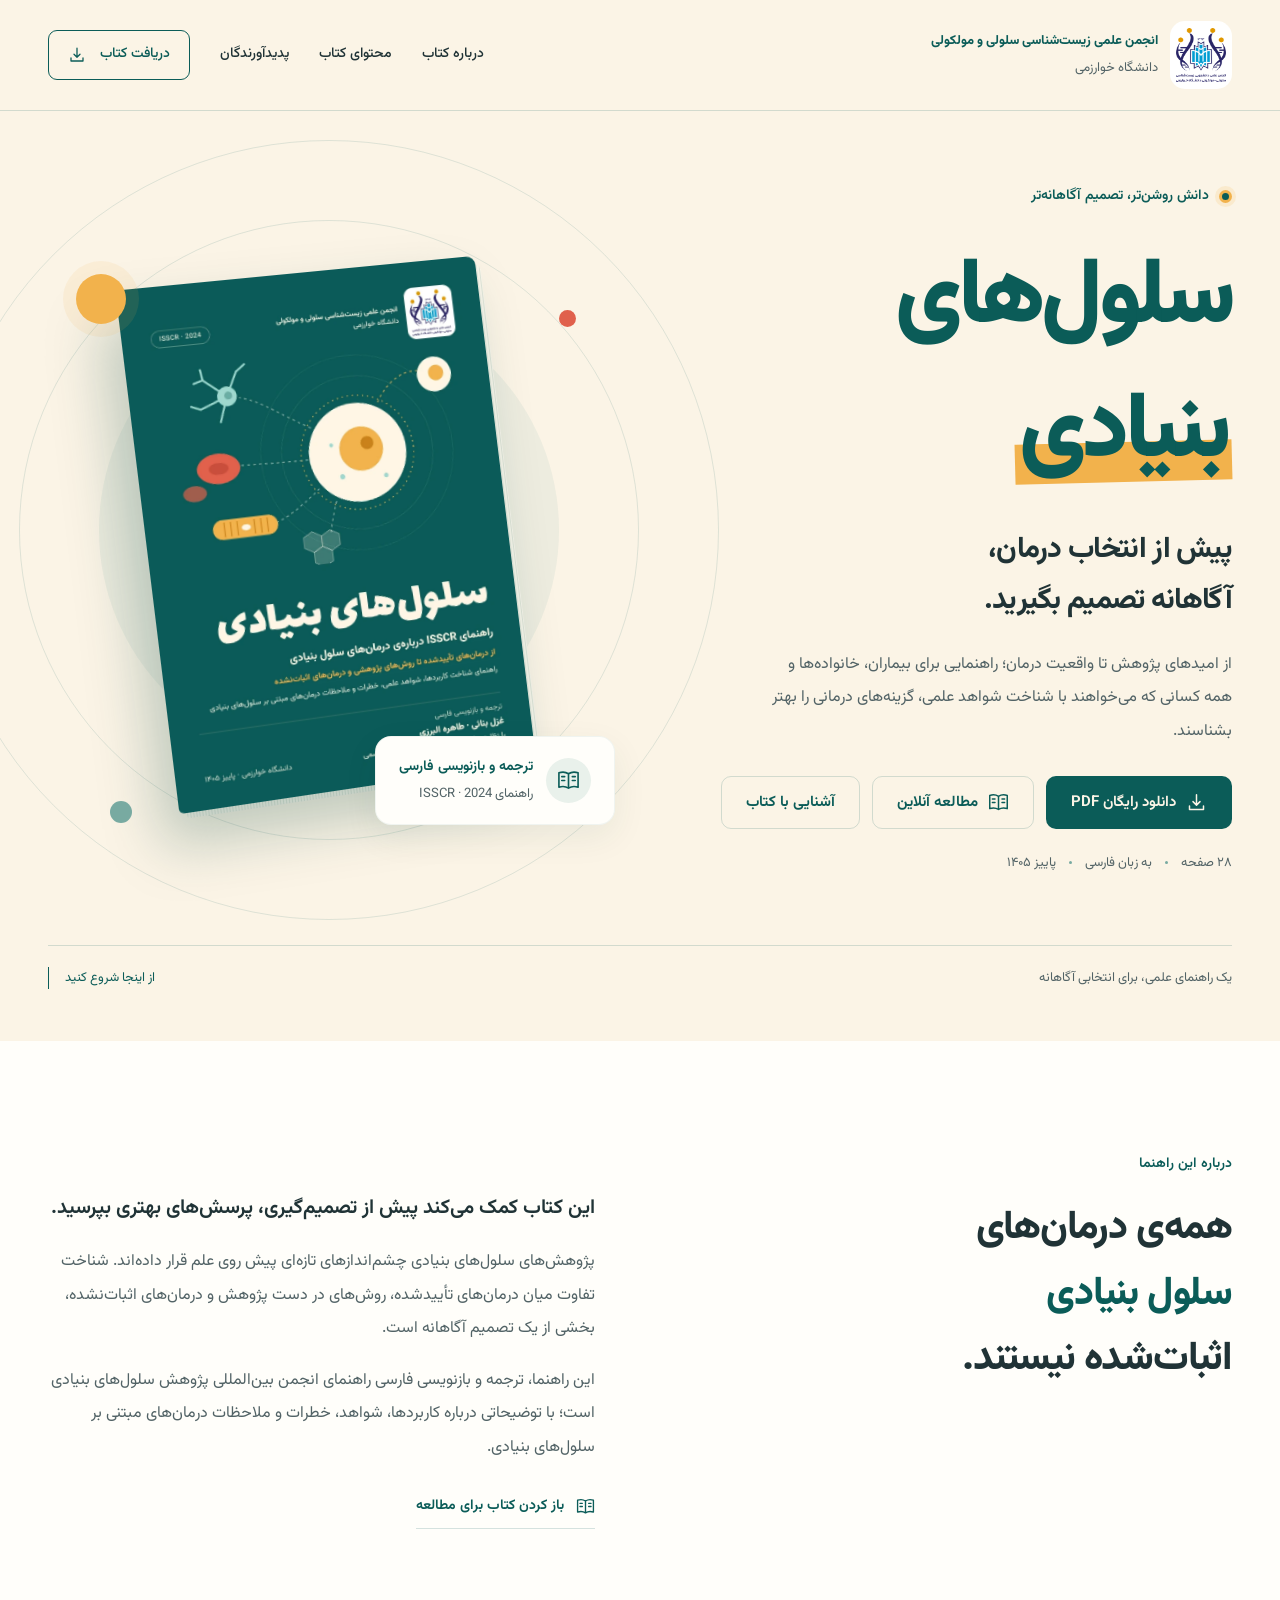
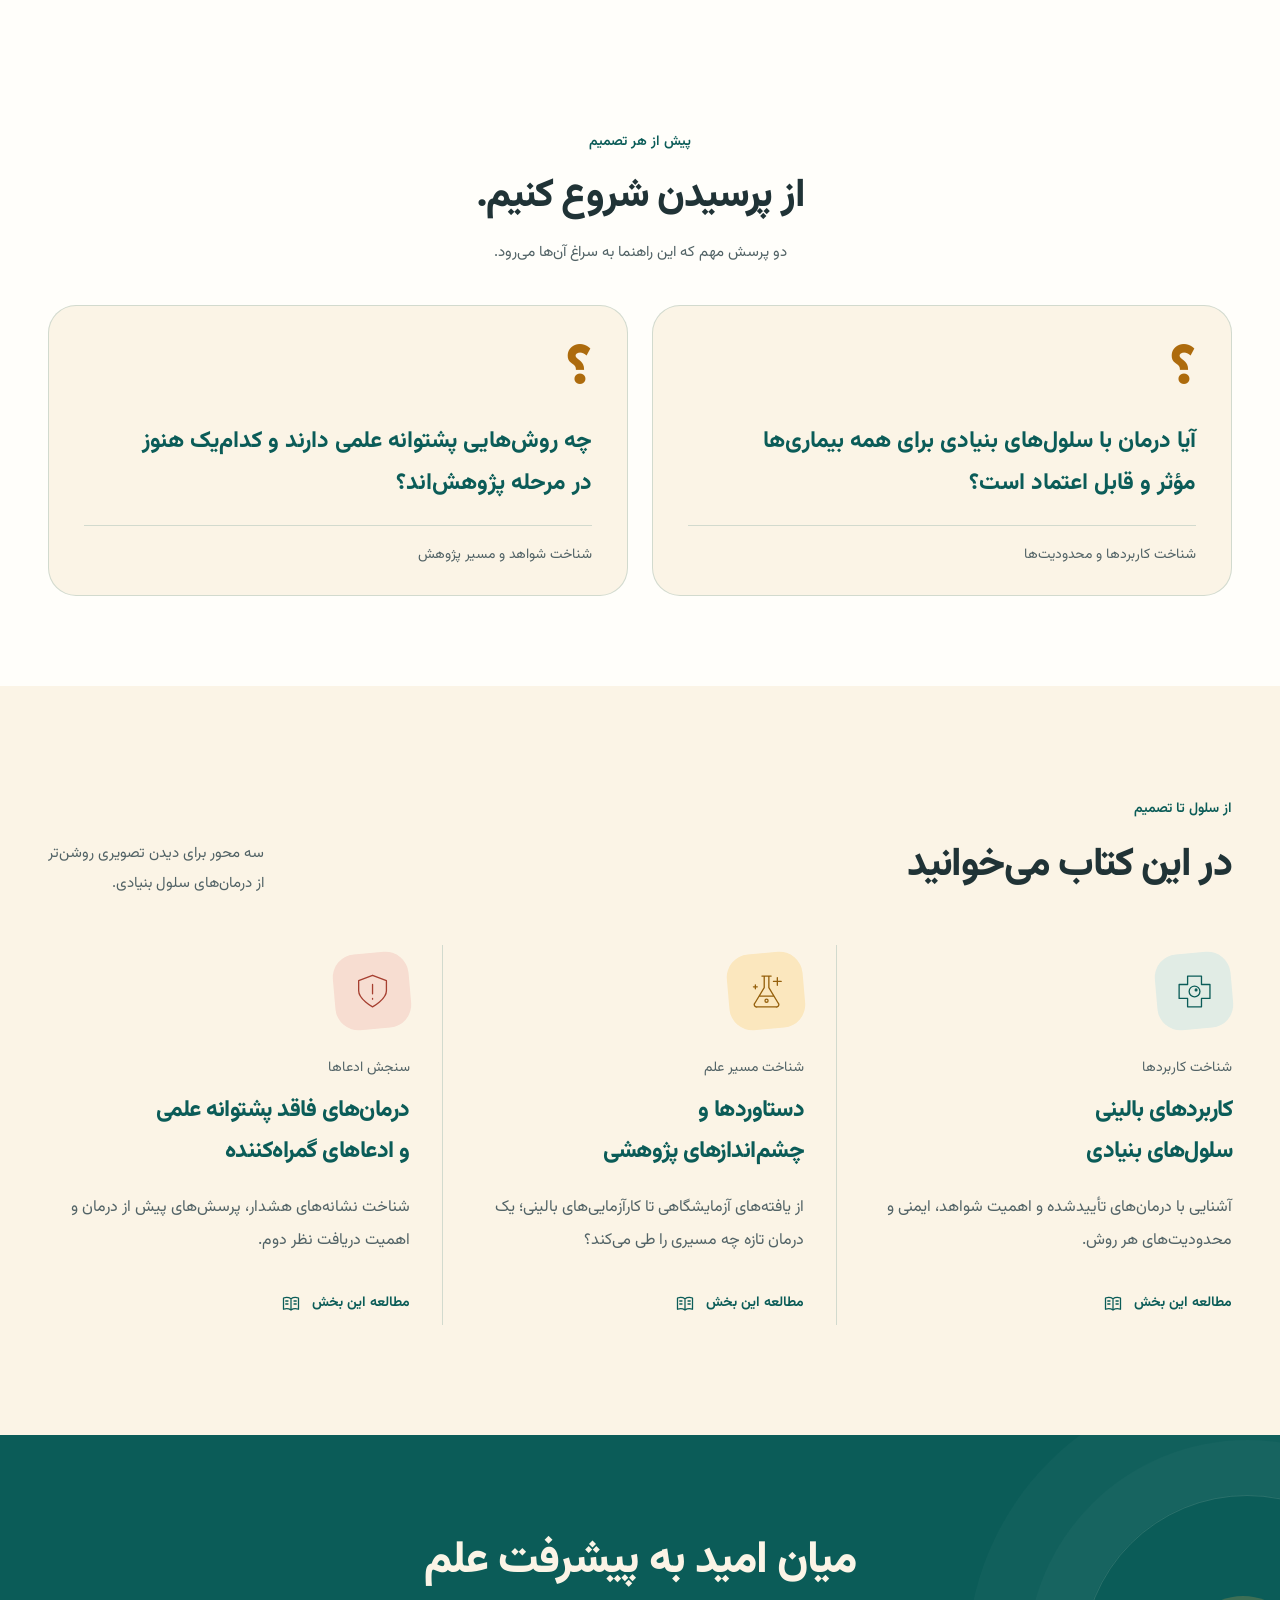
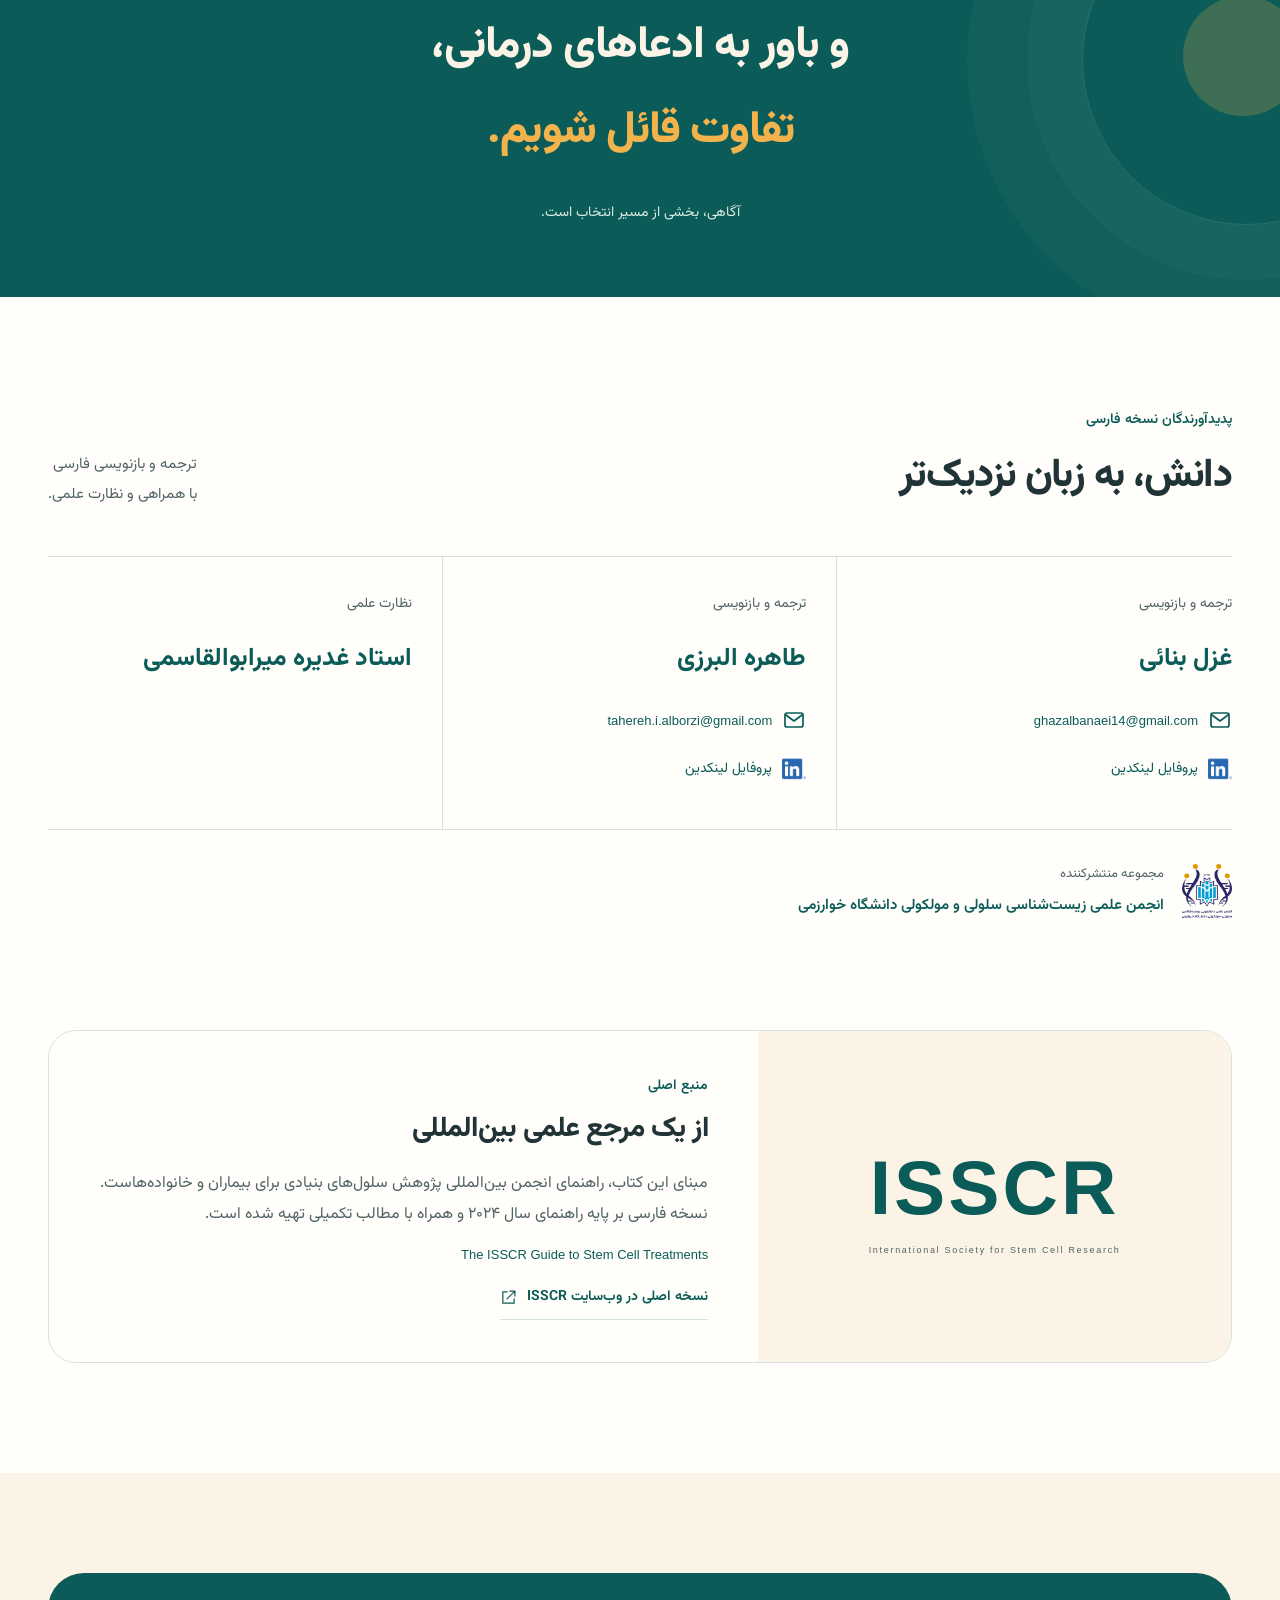
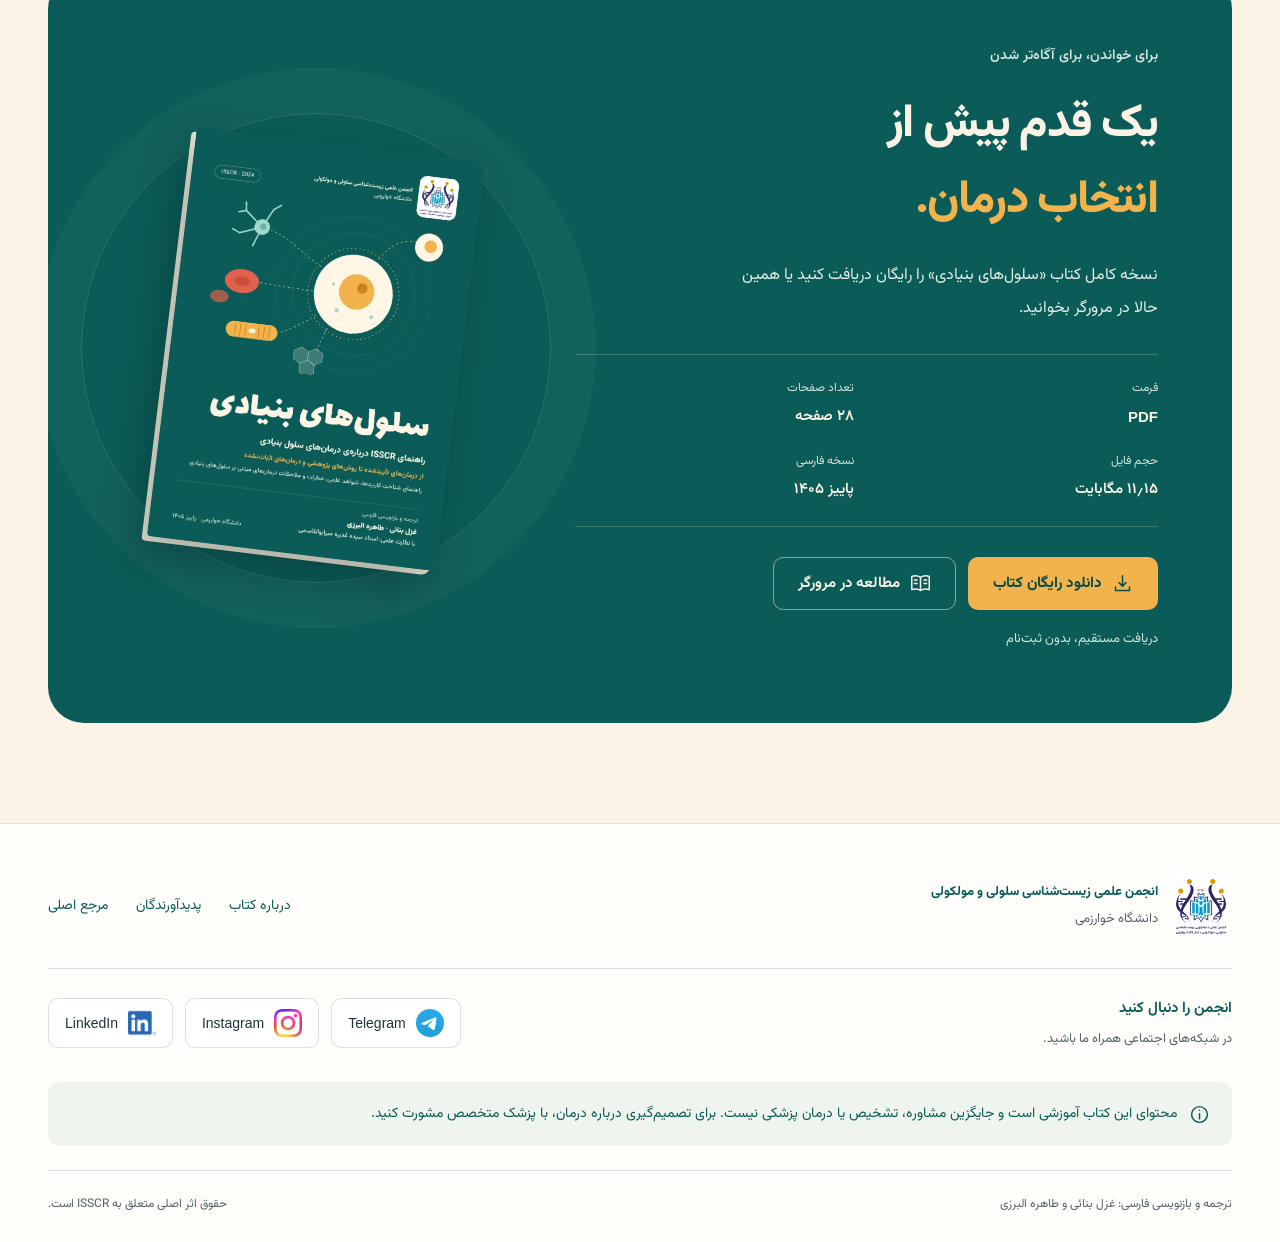
==== commit e3743c8a: "Update homepage text and reading links" ====
--- a/index.html
+++ b/index.html
@@ -37,7 +37,7 @@
       <button class="menu-toggle" type="button" aria-expanded="false" aria-controls="main-nav" hidden><span class="menu-lines" aria-hidden="true"></span><span class="sr-only">فهرست راهبری</span></button>
       <nav class="main-nav" id="main-nav" aria-label="راهبری اصلی">
         <a href="#about">درباره کتاب</a>
-        <a href="#inside">درون کتاب</a>
+        <a href="#inside">محتوای کتاب</a>
         <a href="#contributors">پدیدآورندگان</a>
         <a class="header-download" href="#download">دریافت کتاب <svg aria-hidden="true"><use href="assets/icons/sprite.svg#download"/></svg></a>
       </nav>
@@ -54,6 +54,7 @@
           <p class="hero-description">از امیدهای پژوهش تا واقعیت درمان؛ راهنمایی برای بیماران، خانواده‌ها و همه کسانی که می‌خواهند با شناخت شواهد علمی، گزینه‌های درمانی را بهتر بشناسند.</p>
           <div class="hero-actions">
             <a class="button button-primary" href="downloads/book.pdf" download="stem-cells-fa.pdf"><svg aria-hidden="true"><use href="assets/icons/sprite.svg#download"/></svg>دانلود رایگان PDF</a>
+            <a class="button button-outline" href="flip.html"><svg aria-hidden="true"><use href="assets/icons/sprite.svg#book"/></svg>مطالعه آنلاین</a>
             <a class="button button-outline" href="#about">آشنایی با کتاب</a>
           </div>
           <p class="hero-meta"><span>۲۸ صفحه</span><span>به زبان فارسی</span><span>پاییز ۱۴۰۵</span></p>
@@ -75,8 +76,8 @@
 
     <section class="section about-section" id="about" aria-labelledby="about-title">
       <div class="container about-grid">
-        <div class="section-heading"><span class="eyebrow">درباره این راهنما</span><h2 id="about-title">میان یک وعده درمانی<br> و <span class="text-teal">شواهد علمی،</span><br> فاصله‌ای هست.</h2></div>
-        <div class="about-copy"><p class="lead">این کتاب کمک می‌کند پیش از تصمیم‌گیری، پرسش‌های بهتری بپرسید.</p><p>پژوهش‌های سلول‌های بنیادی چشم‌اندازهای تازه‌ای پیش روی علم قرار داده‌اند. شناخت تفاوت میان درمان‌های تأییدشده، روش‌های در دست پژوهش و درمان‌های اثبات‌نشده، بخشی از یک تصمیم آگاهانه است.</p><p>این راهنما، ترجمه و بازنویسی فارسی راهنمای انجمن بین‌المللی پژوهش سلول‌های بنیادی است؛ با توضیحاتی درباره کاربردها، شواهد، خطرات و ملاحظات درمان‌های مبتنی بر سلول‌های بنیادی.</p><a class="text-link" href="read.html"><svg aria-hidden="true"><use href="assets/icons/sprite.svg#book"/></svg>باز کردن کتاب برای مطالعه</a></div>
+        <div class="section-heading"><span class="eyebrow">درباره این راهنما</span><h2 id="about-title">همه‌ی درمان‌های<br> <span class="text-teal">سلول بنیادی</span><br> اثبات‌شده نیستند.</h2></div>
+        <div class="about-copy"><p class="lead">این کتاب کمک می‌کند پیش از تصمیم‌گیری، پرسش‌های بهتری بپرسید.</p><p>پژوهش‌های سلول‌های بنیادی چشم‌اندازهای تازه‌ای پیش روی علم قرار داده‌اند. شناخت تفاوت میان درمان‌های تأییدشده، روش‌های در دست پژوهش و درمان‌های اثبات‌نشده، بخشی از یک تصمیم آگاهانه است.</p><p>این راهنما، ترجمه و بازنویسی فارسی راهنمای انجمن بین‌المللی پژوهش سلول‌های بنیادی است؛ با توضیحاتی درباره کاربردها، شواهد، خطرات و ملاحظات درمان‌های مبتنی بر سلول‌های بنیادی.</p><a class="text-link" href="flip.html"><svg aria-hidden="true"><use href="assets/icons/sprite.svg#book"/></svg>باز کردن کتاب برای مطالعه</a></div>
       </div>
     </section>
 
@@ -93,9 +94,9 @@
       <div class="container">
         <div class="section-top"><div><span class="eyebrow">از سلول تا تصمیم</span><h2 id="inside-title">در این کتاب می‌خوانید</h2></div><p>سه محور برای دیدن تصویری روشن‌تر<br> از درمان‌های سلول بنیادی.</p></div>
         <div class="topic-grid">
-          <article class="topic"><span class="topic-icon icon-teal"><svg aria-hidden="true"><use href="assets/icons/sprite.svg#clinical"/></svg></span><span class="topic-label">شناخت کاربردها</span><h3>کاربردهای بالینی<br> سلول‌های بنیادی</h3><p>آشنایی با درمان‌های تأییدشده و اهمیت شواهد، ایمنی و محدودیت‌های هر روش.</p><a href="read.html#page=12">مطالعه این بخش <svg aria-hidden="true"><use href="assets/icons/sprite.svg#book"/></svg></a></article>
-          <article class="topic"><span class="topic-icon icon-yellow"><svg aria-hidden="true"><use href="assets/icons/sprite.svg#research"/></svg></span><span class="topic-label">شناخت مسیر علم</span><h3>دستاوردها و<br> چشم‌اندازهای پژوهشی</h3><p>از یافته‌های آزمایشگاهی تا کارآزمایی‌های بالینی؛ یک درمان تازه چه مسیری را طی می‌کند؟</p><a href="read.html#page=16">مطالعه این بخش <svg aria-hidden="true"><use href="assets/icons/sprite.svg#book"/></svg></a></article>
-          <article class="topic"><span class="topic-icon icon-coral"><svg aria-hidden="true"><use href="assets/icons/sprite.svg#shield"/></svg></span><span class="topic-label">سنجش ادعاها</span><h3>درمان‌های فاقد پشتوانه علمی<br> و ادعاهای گمراه‌کننده</h3><p>شناخت نشانه‌های هشدار، پرسش‌های پیش از درمان و اهمیت دریافت نظر دوم.</p><a href="read.html#page=23">مطالعه این بخش <svg aria-hidden="true"><use href="assets/icons/sprite.svg#book"/></svg></a></article>
+          <article class="topic"><span class="topic-icon icon-teal"><svg aria-hidden="true"><use href="assets/icons/sprite.svg#clinical"/></svg></span><span class="topic-label">شناخت کاربردها</span><h3>کاربردهای بالینی<br> سلول‌های بنیادی</h3><p>آشنایی با درمان‌های تأییدشده و اهمیت شواهد، ایمنی و محدودیت‌های هر روش.</p><a href="flip.html#page=12">مطالعه این بخش <svg aria-hidden="true"><use href="assets/icons/sprite.svg#book"/></svg></a></article>
+          <article class="topic"><span class="topic-icon icon-yellow"><svg aria-hidden="true"><use href="assets/icons/sprite.svg#research"/></svg></span><span class="topic-label">شناخت مسیر علم</span><h3>دستاوردها و<br> چشم‌اندازهای پژوهشی</h3><p>از یافته‌های آزمایشگاهی تا کارآزمایی‌های بالینی؛ یک درمان تازه چه مسیری را طی می‌کند؟</p><a href="flip.html#page=16">مطالعه این بخش <svg aria-hidden="true"><use href="assets/icons/sprite.svg#book"/></svg></a></article>
+          <article class="topic"><span class="topic-icon icon-coral"><svg aria-hidden="true"><use href="assets/icons/sprite.svg#shield"/></svg></span><span class="topic-label">سنجش ادعاها</span><h3>درمان‌های فاقد پشتوانه علمی<br> و ادعاهای گمراه‌کننده</h3><p>شناخت نشانه‌های هشدار، پرسش‌های پیش از درمان و اهمیت دریافت نظر دوم.</p><a href="flip.html#page=23">مطالعه این بخش <svg aria-hidden="true"><use href="assets/icons/sprite.svg#book"/></svg></a></article>
         </div>
       </div>
     </section>
@@ -127,7 +128,7 @@
 
     <section class="section reference-section" id="reference" aria-labelledby="reference-title"><div class="container reference-panel"><div class="reference-wordmark" aria-hidden="true"><span>ISSCR</span><span lang="en" dir="ltr">International Society for Stem Cell Research</span></div><div class="reference-copy"><span class="eyebrow">منبع اصلی</span><h2 id="reference-title">از یک مرجع علمی بین‌المللی</h2><p>مبنای این کتاب، راهنمای انجمن بین‌المللی پژوهش سلول‌های بنیادی برای بیماران و خانواده‌هاست. نسخه فارسی بر پایه راهنمای سال ۲۰۲۴ و همراه با مطالب تکمیلی تهیه شده است.</p><p class="reference-english" lang="en" dir="ltr">The ISSCR Guide to Stem Cell Treatments</p><a class="text-link" href="https://www.isscr.org/resources/patient-guide" target="_blank" rel="noopener noreferrer">نسخه اصلی در وب‌سایت ISSCR <svg aria-hidden="true"><use href="assets/icons/sprite.svg#external"/></svg><span class="sr-only">(در برگه جدید)</span></a></div></div></section>
 
-    <section class="section download-section" id="download" aria-labelledby="download-title"><div class="container download-panel"><div class="download-copy"><span class="eyebrow">برای خواندن، برای آگاه‌تر شدن</span><h2 id="download-title">یک قدم پیش از<br> <span>انتخاب درمان.</span></h2><p>نسخه کامل کتاب «سلول‌های بنیادی» را رایگان دریافت کنید یا همین حالا در مرورگر بخوانید.</p><dl class="file-details"><div><dt>فرمت</dt><dd lang="en">PDF</dd></div><div><dt>تعداد صفحات</dt><dd>۲۸ صفحه</dd></div><div><dt>حجم فایل</dt><dd><abbr title="۱۱٬۱۵۲٬۹۹۵ بایت؛ مگابایت بر پایه ۱٬۰۰۰٬۰۰۰ بایت">۱۱٫۱۵ مگابایت</abbr></dd></div><div><dt>نسخه فارسی</dt><dd>پاییز ۱۴۰۵</dd></div></dl><div class="download-actions"><a class="button button-yellow" href="downloads/book.pdf" download="stem-cells-fa.pdf"><svg aria-hidden="true"><use href="assets/icons/sprite.svg#download"/></svg>دانلود رایگان کتاب</a><a class="button button-light-outline" href="read.html"><svg aria-hidden="true"><use href="assets/icons/sprite.svg#book"/></svg>مطالعه در مرورگر</a></div><p class="download-note">دریافت مستقیم، بدون ثبت‌نام</p></div><div class="download-book"><img src="assets/images/book-cover.webp" alt="جلد کتاب سلول‌های بنیادی، نسخه فارسی پاییز ۱۴۰۵" width="839" height="1191" loading="lazy"><span class="download-book-ring" aria-hidden="true"></span></div></div></section>
+    <section class="section download-section" id="download" aria-labelledby="download-title"><div class="container download-panel"><div class="download-copy"><span class="eyebrow">برای خواندن، برای آگاه‌تر شدن</span><h2 id="download-title">یک قدم پیش از<br> <span>انتخاب درمان.</span></h2><p>نسخه کامل کتاب «سلول‌های بنیادی» را رایگان دریافت کنید یا همین حالا در مرورگر بخوانید.</p><dl class="file-details"><div><dt>فرمت</dt><dd lang="en">PDF</dd></div><div><dt>تعداد صفحات</dt><dd>۲۸ صفحه</dd></div><div><dt>حجم فایل</dt><dd><abbr title="۱۱٬۱۵۲٬۹۹۵ بایت؛ مگابایت بر پایه ۱٬۰۰۰٬۰۰۰ بایت">۱۱٫۱۵ مگابایت</abbr></dd></div><div><dt>نسخه فارسی</dt><dd>پاییز ۱۴۰۵</dd></div></dl><div class="download-actions"><a class="button button-yellow" href="downloads/book.pdf" download="stem-cells-fa.pdf"><svg aria-hidden="true"><use href="assets/icons/sprite.svg#download"/></svg>دانلود رایگان کتاب</a><a class="button button-light-outline" href="flip.html"><svg aria-hidden="true"><use href="assets/icons/sprite.svg#book"/></svg>مطالعه در مرورگر</a></div><p class="download-note">دریافت مستقیم، بدون ثبت‌نام</p></div><div class="download-book"><img src="assets/images/book-cover.webp" alt="جلد کتاب سلول‌های بنیادی، نسخه فارسی پاییز ۱۴۰۵" width="839" height="1191" loading="lazy"><span class="download-book-ring" aria-hidden="true"></span></div></div></section>
   </main>
 
   <footer class="site-footer"><div class="container">
